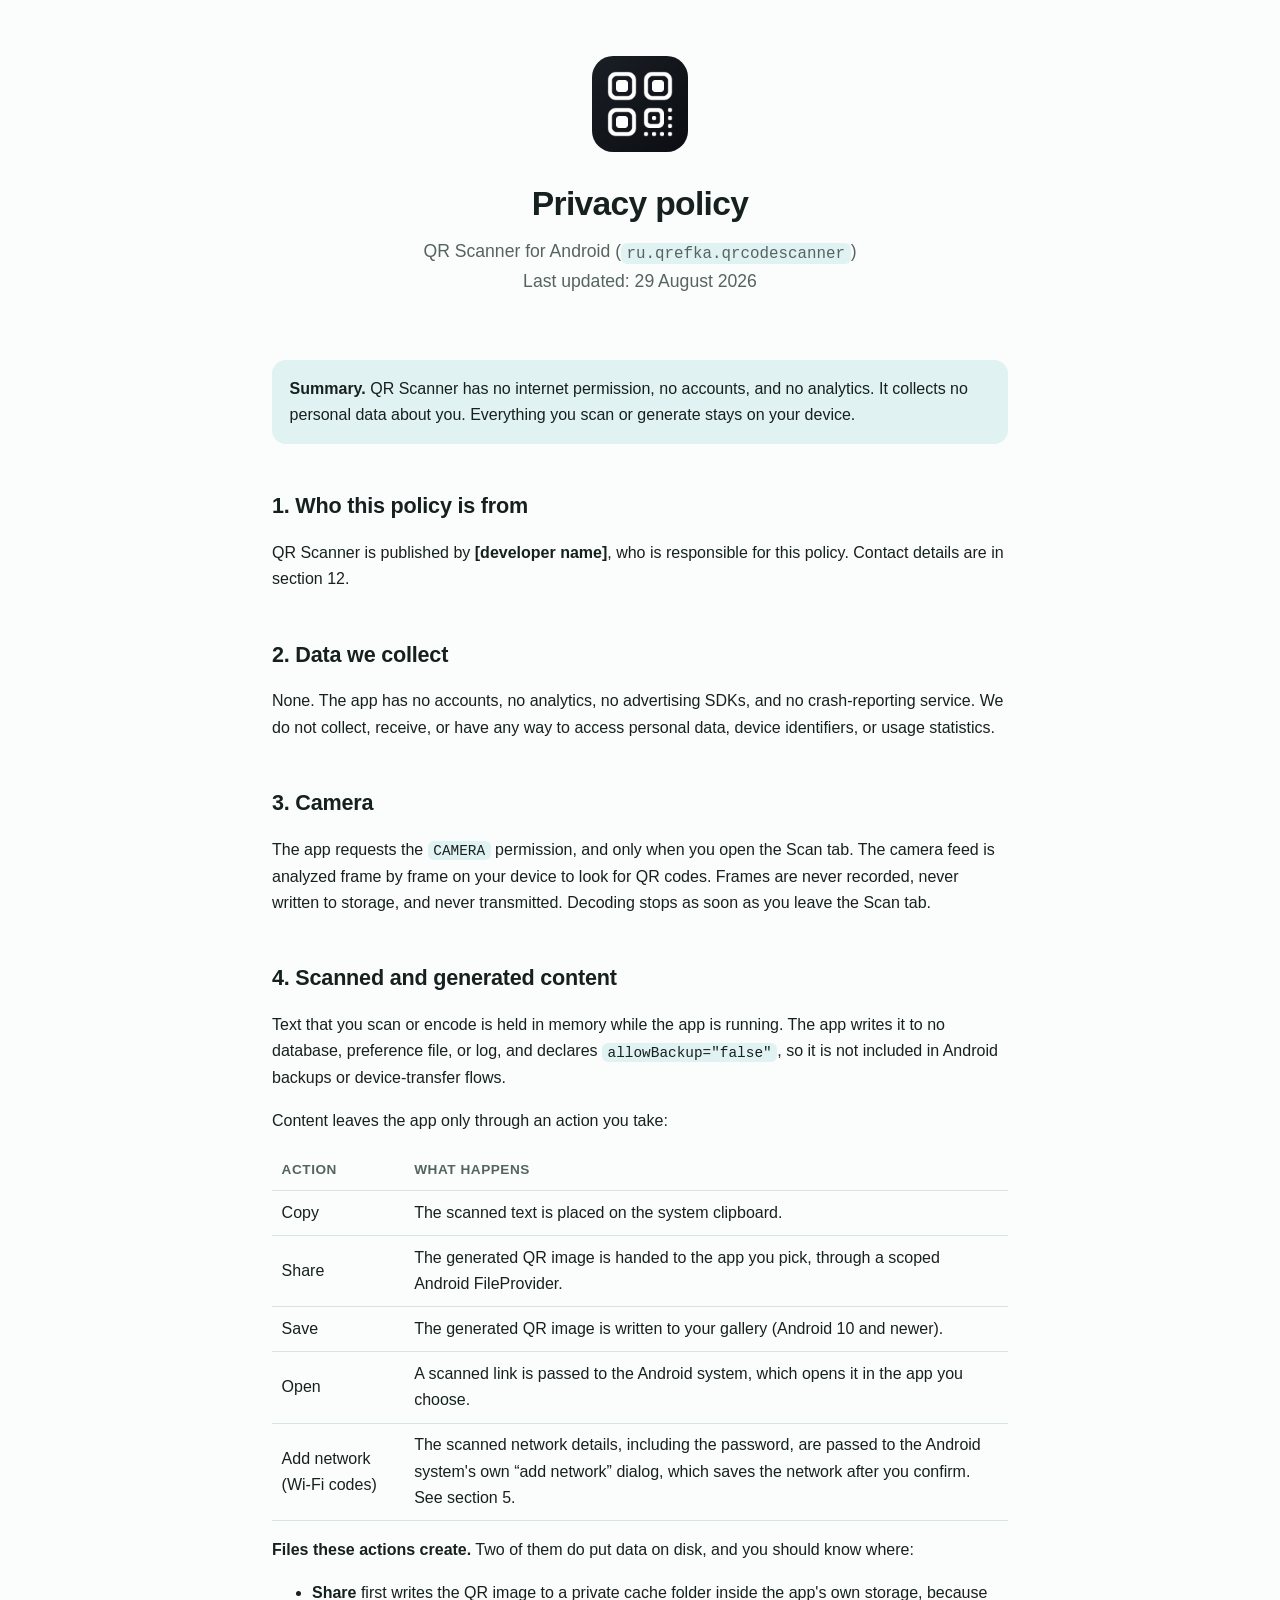
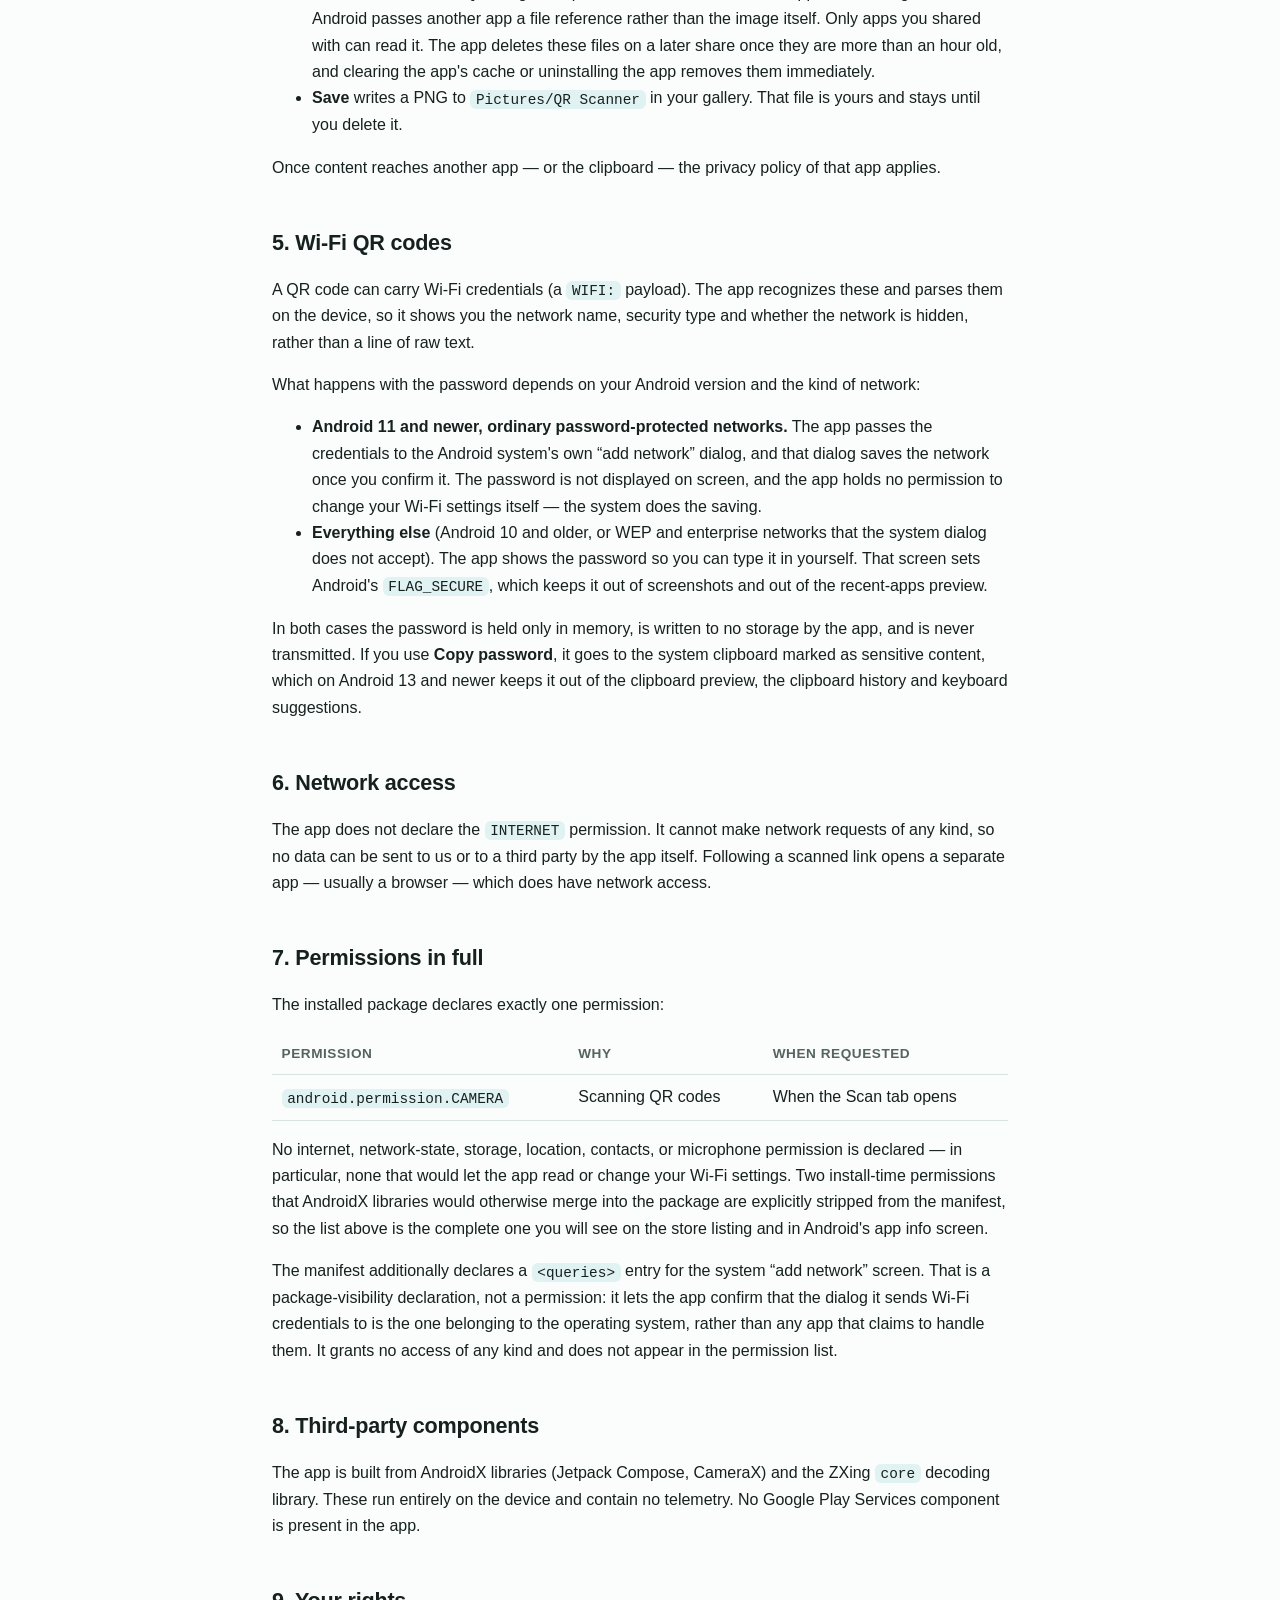
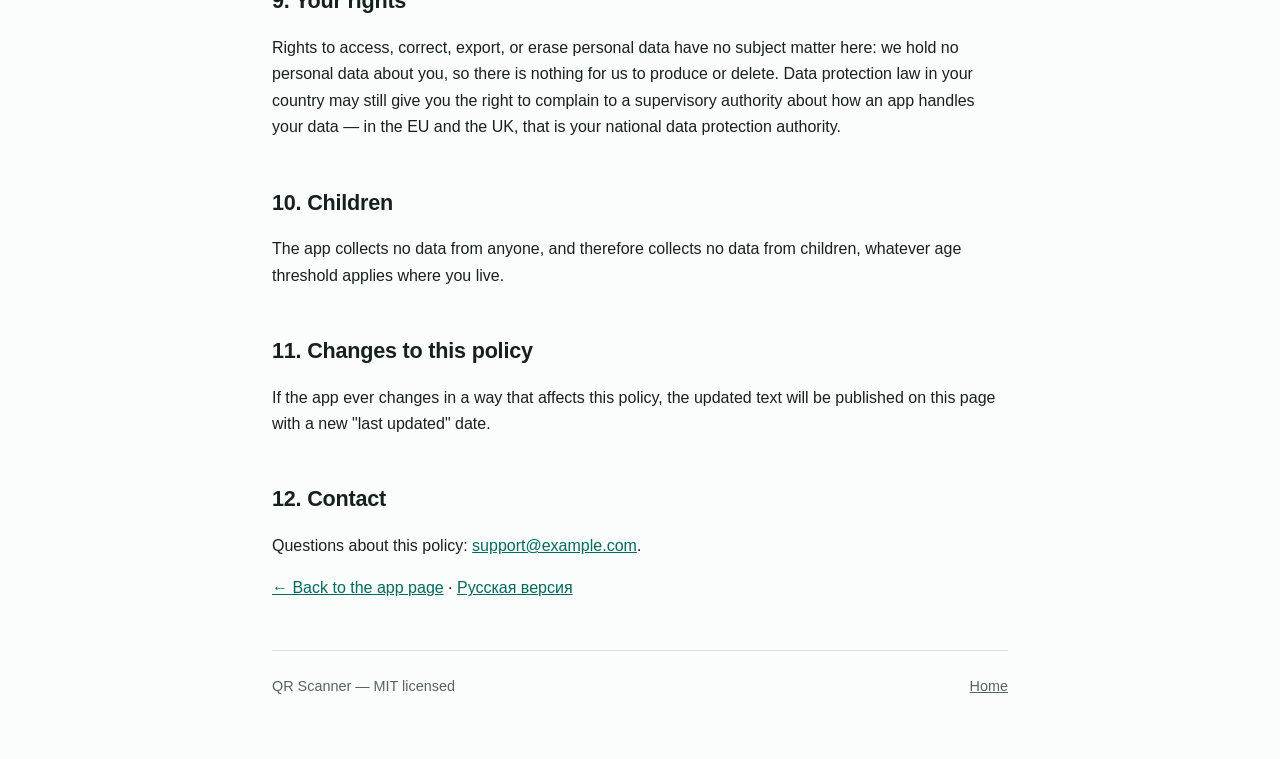
==== docs/privacy.html @ 7631339b "QR Scanner: privacy-focused Android QR scanner and generator A lightweight QR code scanner and gener" ====
<!DOCTYPE html>
<html lang="en">
<head>
<meta charset="utf-8">
<meta name="viewport" content="width=device-width, initial-scale=1">
<title>Privacy policy — QR Scanner</title>
<meta name="description" content="Privacy policy for the QR Scanner Android app. The app collects no personal data and has no internet access.">
<link rel="icon" href="assets/icon-216.png" type="image/png">
<link rel="stylesheet" href="assets/style.css">
</head>
<body>

<header class="hero">
  <img src="assets/icon.png" alt="QR Scanner app icon">
  <h1>Privacy policy</h1>
  <p class="tagline">QR Scanner for Android (<code>ru.qrefka.qrcodescanner</code>)</p>
  <p class="tagline">Last updated: 29 August 2026</p>
</header>

<main>

<div class="note">
  <p><strong>Summary.</strong> QR Scanner has no internet permission, no accounts, and no analytics. It collects no personal data about you. Everything you scan or generate stays on your device.</p>
</div>

<h2>1. Who this policy is from</h2>
<!-- TODO: replace with the developer name (or legal entity) used on the store listing.
     Data protection law and store review both expect the publisher to be named here. -->
<p>QR Scanner is published by <strong>[developer name]</strong>, who is responsible for this
policy. Contact details are in section 12.</p>

<h2>2. Data we collect</h2>
<p>None. The app has no accounts, no analytics, no advertising SDKs, and no crash-reporting service. We do not collect, receive, or have any way to access personal data, device identifiers, or usage statistics.</p>

<h2>3. Camera</h2>
<p>The app requests the <code>CAMERA</code> permission, and only when you open the Scan tab. The camera feed is analyzed frame by frame on your device to look for QR codes. Frames are never recorded, never written to storage, and never transmitted. Decoding stops as soon as you leave the Scan tab.</p>

<h2>4. Scanned and generated content</h2>
<p>Text that you scan or encode is held in memory while the app is running. The app writes it to no database, preference file, or log, and declares <code>allowBackup="false"</code>, so it is not included in Android backups or device-transfer flows.</p>
<p>Content leaves the app only through an action you take:</p>
<table>
  <tr><th>Action</th><th>What happens</th></tr>
  <tr><td>Copy</td><td>The scanned text is placed on the system clipboard.</td></tr>
  <tr><td>Share</td><td>The generated QR image is handed to the app you pick, through a scoped Android FileProvider.</td></tr>
  <tr><td>Save</td><td>The generated QR image is written to your gallery (Android 10 and newer).</td></tr>
  <tr><td>Open</td><td>A scanned link is passed to the Android system, which opens it in the app you choose.</td></tr>
  <tr><td>Add network (Wi-Fi codes)</td><td>The scanned network details, including the password, are passed to the Android system's own “add network” dialog, which saves the network after you confirm. See section 5.</td></tr>
</table>
<p><strong>Files these actions create.</strong> Two of them do put data on disk, and you should
know where:</p>
<ul>
  <li><strong>Share</strong> first writes the QR image to a private cache folder inside the
  app's own storage, because Android passes another app a file reference rather than the
  image itself. Only apps you shared with can read it. The app deletes these files on a
  later share once they are more than an hour old, and clearing the app's cache or
  uninstalling the app removes them immediately.</li>
  <li><strong>Save</strong> writes a PNG to <code>Pictures/QR Scanner</code> in your gallery.
  That file is yours and stays until you delete it.</li>
</ul>
<p>Once content reaches another app — or the clipboard — the privacy policy of that app applies.</p>

<h2>5. Wi-Fi QR codes</h2>
<p>A QR code can carry Wi-Fi credentials (a <code>WIFI:</code> payload). The app recognizes these and parses them on the device, so it shows you the network name, security type and whether the network is hidden, rather than a line of raw text.</p>
<p>What happens with the password depends on your Android version and the kind of network:</p>
<ul>
  <li><strong>Android 11 and newer, ordinary password-protected networks.</strong> The app
  passes the credentials to the Android system's own “add network” dialog, and that
  dialog saves the network once you confirm it. The password is not displayed on screen,
  and the app holds no permission to change your Wi-Fi settings itself — the system does
  the saving.</li>
  <li><strong>Everything else</strong> (Android 10 and older, or WEP and enterprise
  networks that the system dialog does not accept). The app shows the password so you can
  type it in yourself. That screen sets Android's <code>FLAG_SECURE</code>, which keeps it
  out of screenshots and out of the recent-apps preview.</li>
</ul>
<p>In both cases the password is held only in memory, is written to no storage by the app, and is never transmitted. If you use <strong>Copy password</strong>, it goes to the system clipboard marked as sensitive content, which on Android 13 and newer keeps it out of the clipboard preview, the clipboard history and keyboard suggestions.</p>

<h2>6. Network access</h2>
<p>The app does not declare the <code>INTERNET</code> permission. It cannot make network requests of any kind, so no data can be sent to us or to a third party by the app itself. Following a scanned link opens a separate app — usually a browser — which does have network access.</p>

<h2>7. Permissions in full</h2>
<p>The installed package declares exactly one permission:</p>
<table>
  <tr><th>Permission</th><th>Why</th><th>When requested</th></tr>
  <tr><td><code>android.permission.CAMERA</code></td><td>Scanning QR codes</td><td>When the Scan tab opens</td></tr>
</table>
<p>No internet, network-state, storage, location, contacts, or microphone permission is
declared — in particular, none that would let the app read or change your Wi-Fi settings.
Two install-time permissions that AndroidX libraries would otherwise merge into the package
are explicitly stripped from the manifest, so the list above is the complete one you will
see on the store listing and in Android's app info screen.</p>
<p>The manifest additionally declares a <code>&lt;queries&gt;</code> entry for the system
“add network” screen. That is a package-visibility declaration, not a permission: it
lets the app confirm that the dialog it sends Wi-Fi credentials to is the one belonging to
the operating system, rather than any app that claims to handle them. It grants no access
of any kind and does not appear in the permission list.</p>

<h2>8. Third-party components</h2>
<p>The app is built from AndroidX libraries (Jetpack Compose, CameraX) and the ZXing <code>core</code> decoding library. These run entirely on the device and contain no telemetry. No Google Play Services component is present in the app.</p>

<h2>9. Your rights</h2>
<p>Rights to access, correct, export, or erase personal data have no subject matter here: we
hold no personal data about you, so there is nothing for us to produce or delete. Data
protection law in your country may still give you the right to complain to a supervisory
authority about how an app handles your data — in the EU and the UK, that is your national
data protection authority.</p>

<h2>10. Children</h2>
<p>The app collects no data from anyone, and therefore collects no data from children, whatever age threshold applies where you live.</p>

<h2>11. Changes to this policy</h2>
<p>If the app ever changes in a way that affects this policy, the updated text will be published on this page with a new "last updated" date.</p>

<h2>12. Contact</h2>
<!-- TODO: replace with the public contact address used on the store listing. -->
<p>Questions about this policy: <a href="mailto:support@example.com">support@example.com</a>.</p>

<p><a href="index.html">← Back to the app page</a> · <a href="privacy.ru.html">Русская версия</a></p>

</main>

<footer>
  <span>QR Scanner — MIT licensed</span>
  <span><a href="index.html">Home</a></span>
</footer>

</body>
</html>
---- docs/assets/style.css ----
/* Shared styles for the QR Scanner GitHub Pages site.
   Palette mirrors the app's Material 3 teal theme (MainActivity.kt). */

:root {
  color-scheme: light dark;
  --bg: #fbfdfc;
  --surface: #ffffff;
  --border: #d7e4e1;
  --text: #16211f;
  --muted: #55645f;
  --primary: #00695c;
  --primary-soft: #e0f2f1;
  --on-primary: #ffffff;
}

@media (prefers-color-scheme: dark) {
  :root {
    --bg: #101615;
    --surface: #182220;
    --border: #2b3a37;
    --text: #e6efec;
    --muted: #9db3ae;
    --primary: #80cbc4;
    --primary-soft: #10302c;
    --on-primary: #003c33;
  }
}

* { box-sizing: border-box; }

body {
  margin: 0;
  padding: 0 1.25rem 4rem;
  background: var(--bg);
  color: var(--text);
  font: 16px/1.65 -apple-system, BlinkMacSystemFont, "Segoe UI", Roboto, Helvetica, Arial, sans-serif;
  -webkit-text-size-adjust: 100%;
}

main, header, footer { max-width: 46rem; margin: 0 auto; }

a { color: var(--primary); }

/* Hero */
.hero { text-align: center; padding: 3.5rem 0 2.5rem; }
.hero img { width: 96px; height: 96px; border-radius: 22%; }
.hero h1 { margin: 1rem 0 .35rem; font-size: 2.1rem; letter-spacing: -.02em; }
.tagline { margin: 0 auto; max-width: 32rem; color: var(--muted); font-size: 1.1rem; }

.badges { margin-top: 1.25rem; display: flex; flex-wrap: wrap; gap: .5rem; justify-content: center; }
.badge {
  background: var(--primary-soft);
  color: var(--primary);
  border-radius: 999px;
  padding: .25rem .8rem;
  font-size: .85rem;
  font-weight: 600;
}

.cta { margin-top: 1.75rem; display: flex; flex-wrap: wrap; gap: .75rem; justify-content: center; }
.button {
  display: inline-block;
  padding: .65rem 1.4rem;
  border-radius: 999px;
  background: var(--primary);
  color: var(--on-primary);
  border: 1px solid var(--primary);
  text-decoration: none;
  font-weight: 600;
}
.button.secondary { background: transparent; color: var(--primary); }

/* Sections */
h2 { margin: 2.75rem 0 1rem; font-size: 1.35rem; letter-spacing: -.01em; }
h3 { margin: 1.75rem 0 .5rem; font-size: 1.05rem; }

.features { list-style: none; margin: 0; padding: 0; display: grid; gap: .75rem; }
@media (min-width: 40rem) { .features { grid-template-columns: 1fr 1fr; } }
.features li {
  background: var(--surface);
  border: 1px solid var(--border);
  border-radius: 14px;
  padding: 1rem 1.1rem;
}
.features strong { display: block; margin-bottom: .15rem; }
.features span { color: var(--muted); font-size: .95rem; }

table { width: 100%; border-collapse: collapse; margin: 1rem 0; }
th, td { text-align: left; padding: .55rem .6rem; border-bottom: 1px solid var(--border); }
th { color: var(--muted); font-size: .85rem; text-transform: uppercase; letter-spacing: .04em; }

.note {
  background: var(--primary-soft);
  border-radius: 14px;
  padding: 1rem 1.1rem;
  margin: 1.5rem 0;
}
.note p { margin: 0; }

code {
  background: var(--primary-soft);
  border-radius: 6px;
  padding: .1rem .35rem;
  font-size: .9em;
}

footer {
  margin-top: 3rem;
  padding-top: 1.5rem;
  border-top: 1px solid var(--border);
  color: var(--muted);
  font-size: .9rem;
  display: flex;
  flex-wrap: wrap;
  gap: .35rem 1rem;
  justify-content: space-between;
}
footer a { color: var(--muted); }
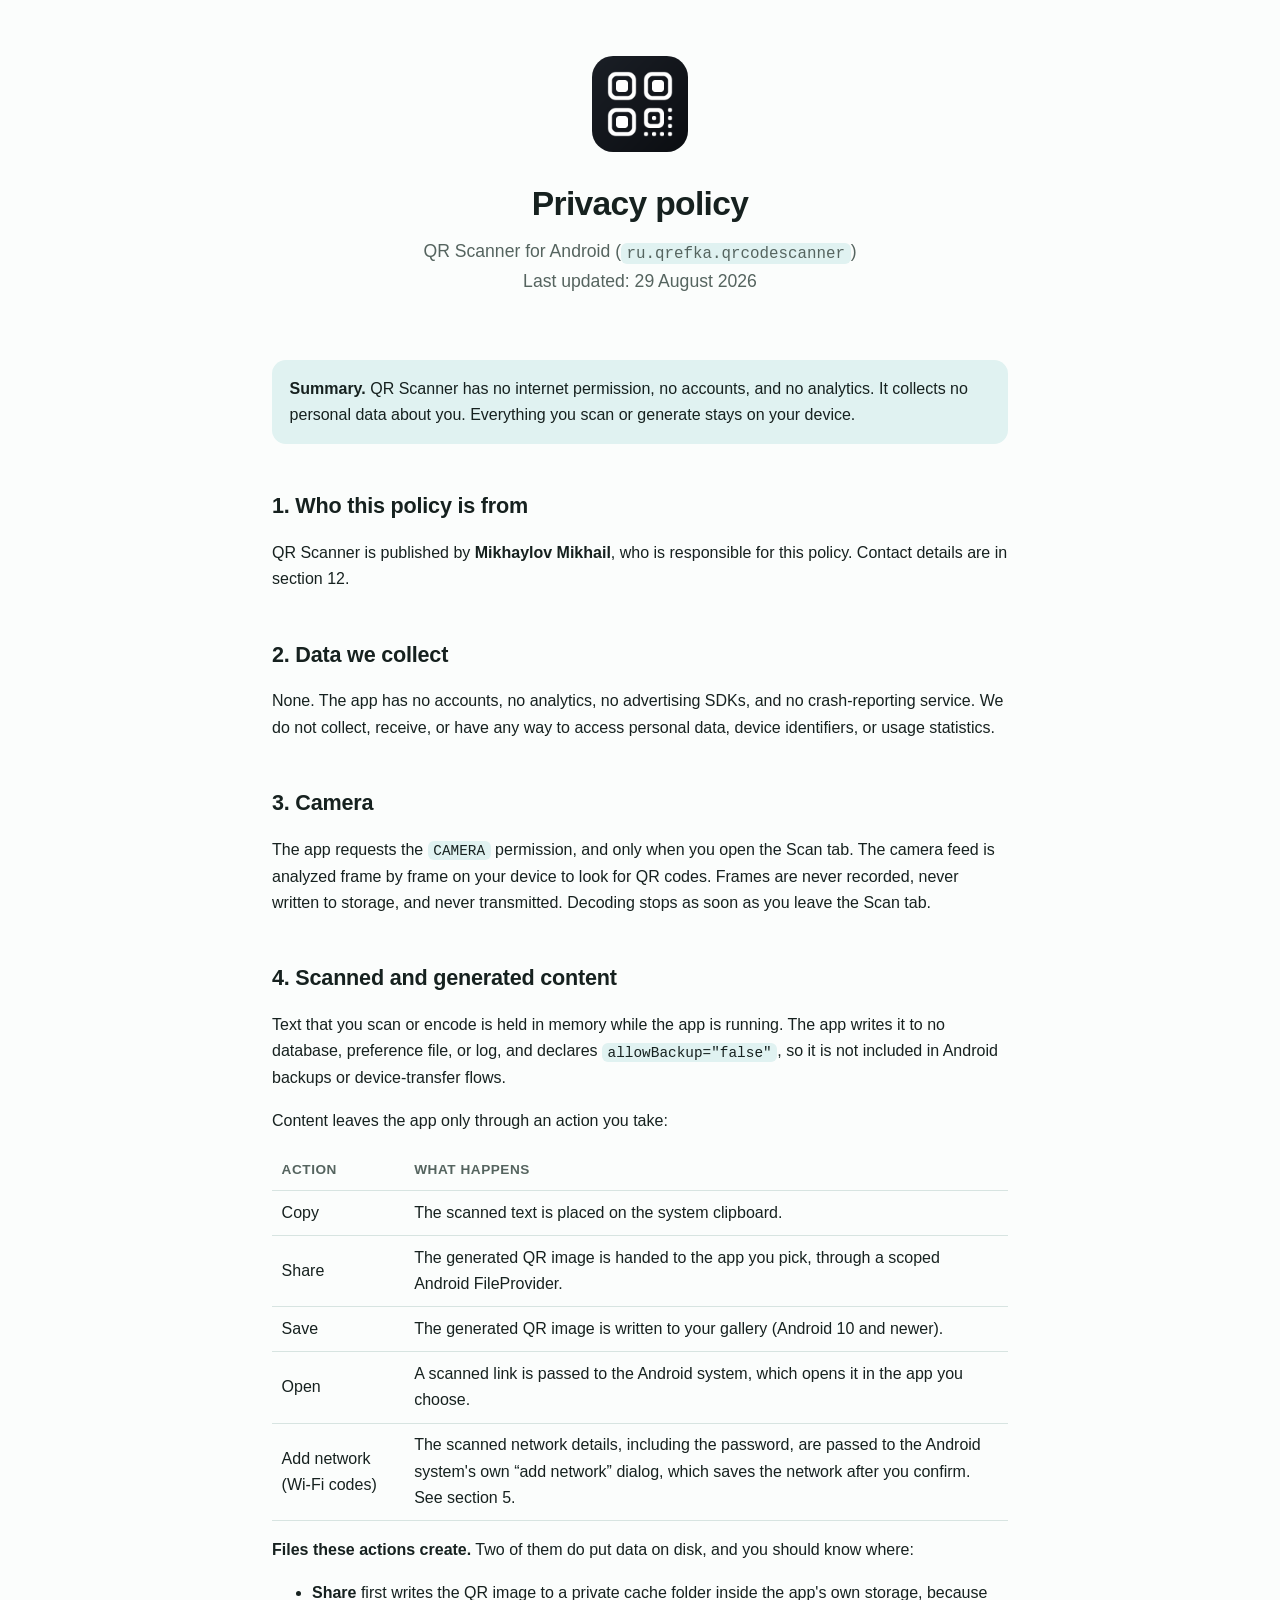
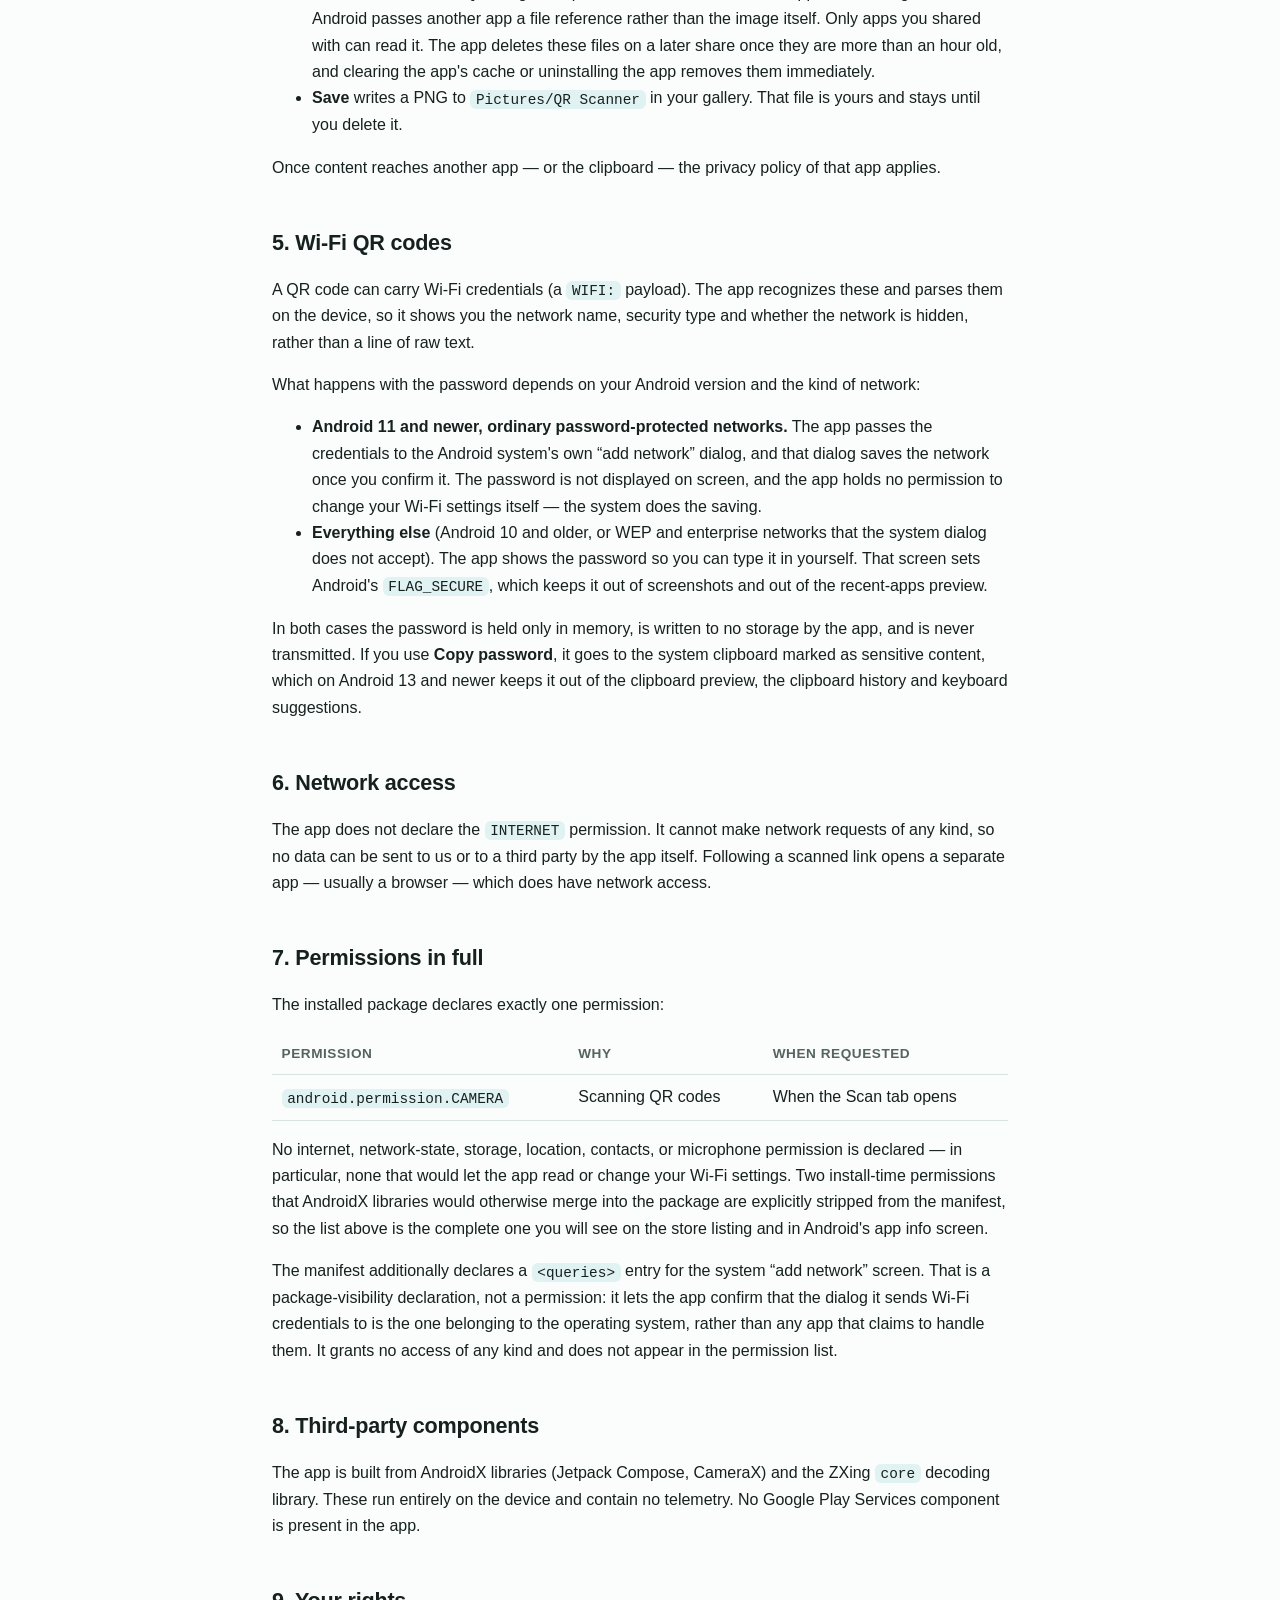
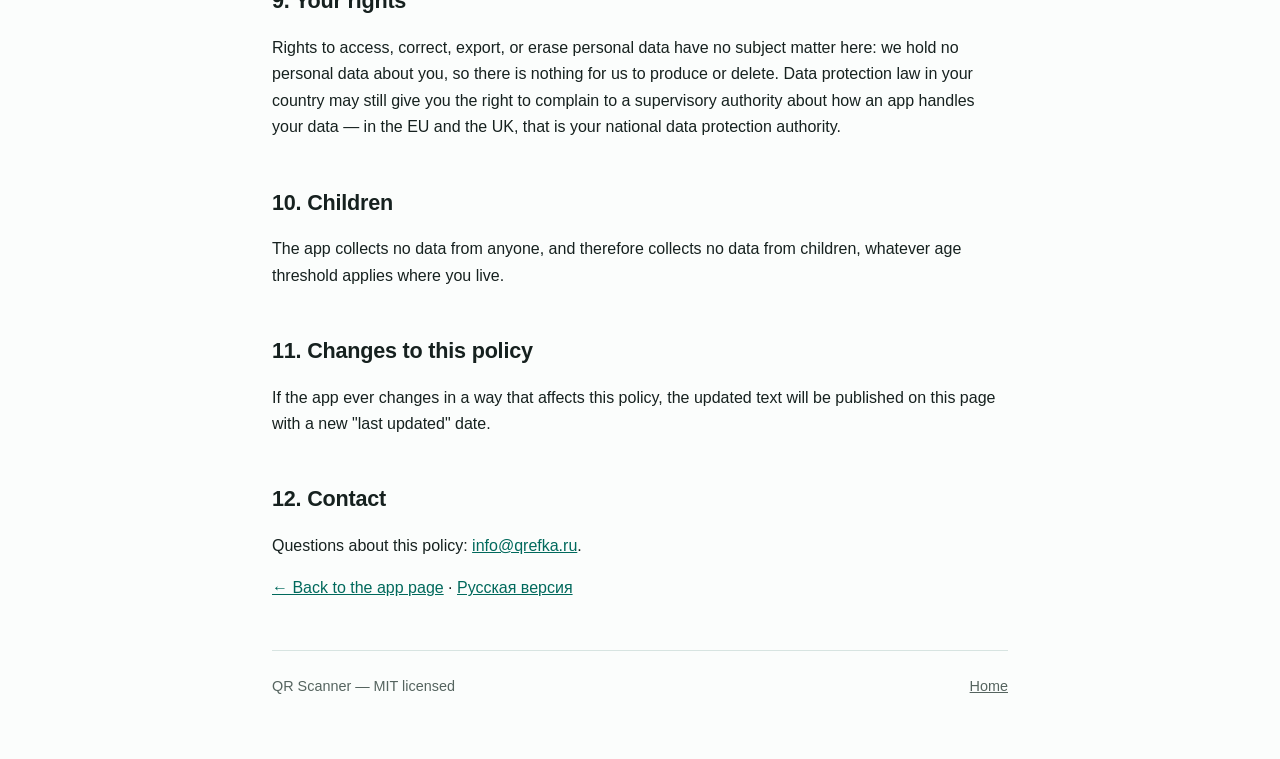
==== commit cf7bdfd6: "Update" ====
--- a/docs/privacy.html
+++ b/docs/privacy.html
@@ -24,9 +24,7 @@
 </div>
 
 <h2>1. Who this policy is from</h2>
-<!-- TODO: replace with the developer name (or legal entity) used on the store listing.
-     Data protection law and store review both expect the publisher to be named here. -->
-<p>QR Scanner is published by <strong>[developer name]</strong>, who is responsible for this
+<p>QR Scanner is published by <strong>Mikhaylov Mikhail</strong>, who is responsible for this
 policy. Contact details are in section 12.</p>
 
 <h2>2. Data we collect</h2>
@@ -112,8 +110,7 @@
 <p>If the app ever changes in a way that affects this policy, the updated text will be published on this page with a new "last updated" date.</p>
 
 <h2>12. Contact</h2>
-<!-- TODO: replace with the public contact address used on the store listing. -->
-<p>Questions about this policy: <a href="mailto:support@example.com">support@example.com</a>.</p>
+<p>Questions about this policy: <a href="mailto:info@qrefka.ru">info@qrefka.ru</a>.</p>
 
 <p><a href="index.html">← Back to the app page</a> · <a href="privacy.ru.html">Русская версия</a></p>
 
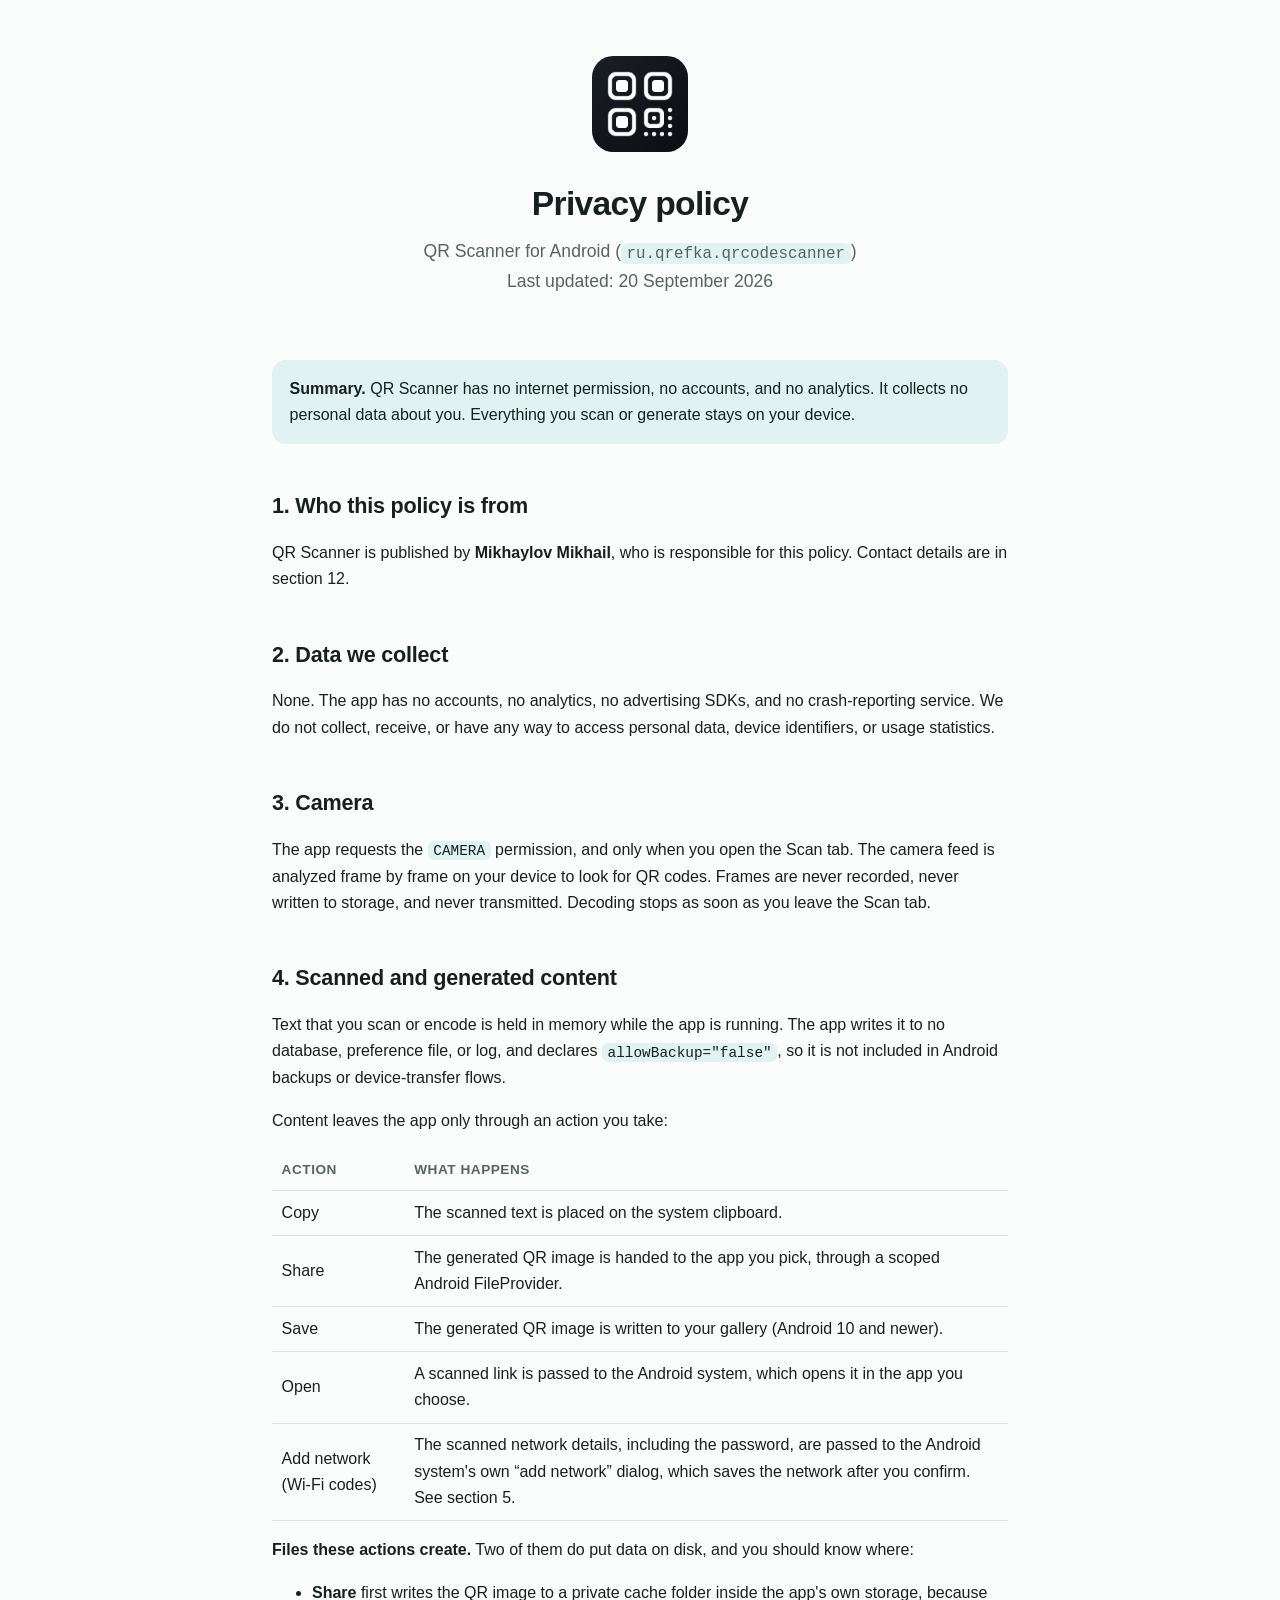
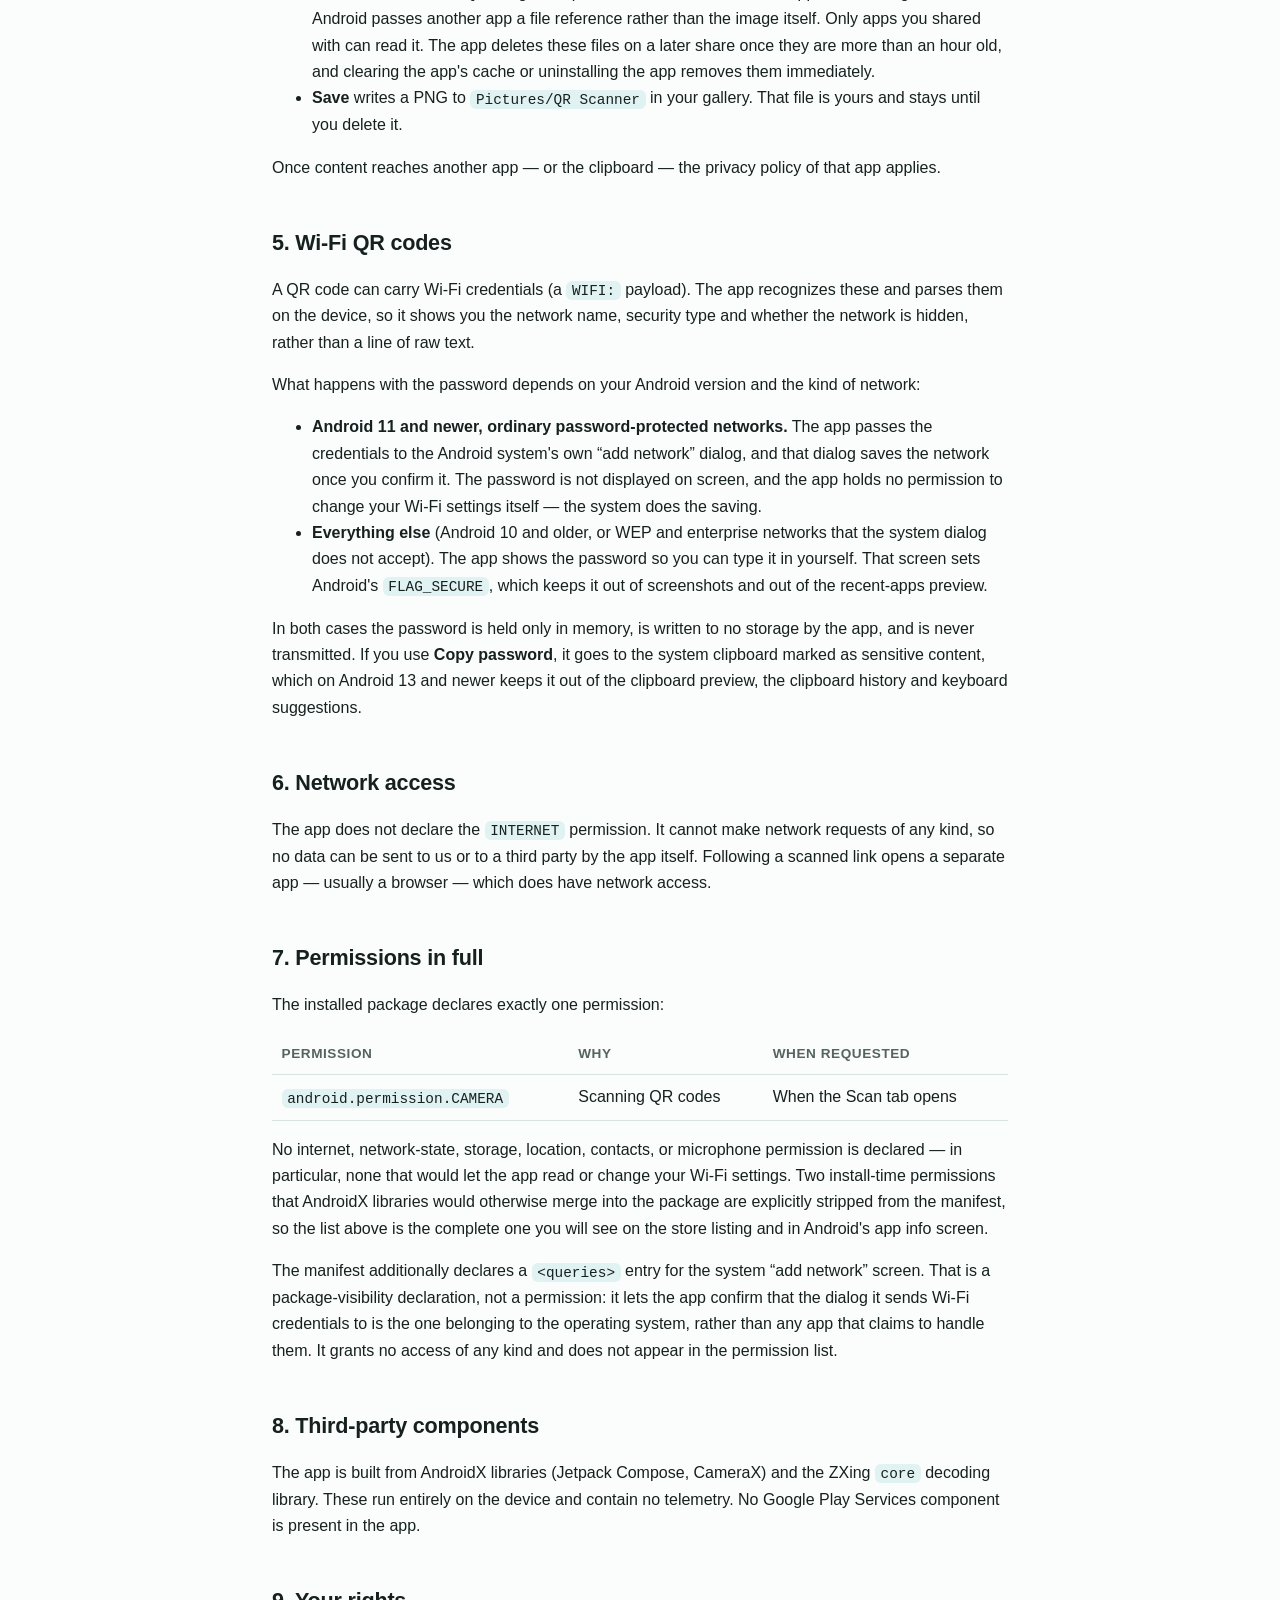
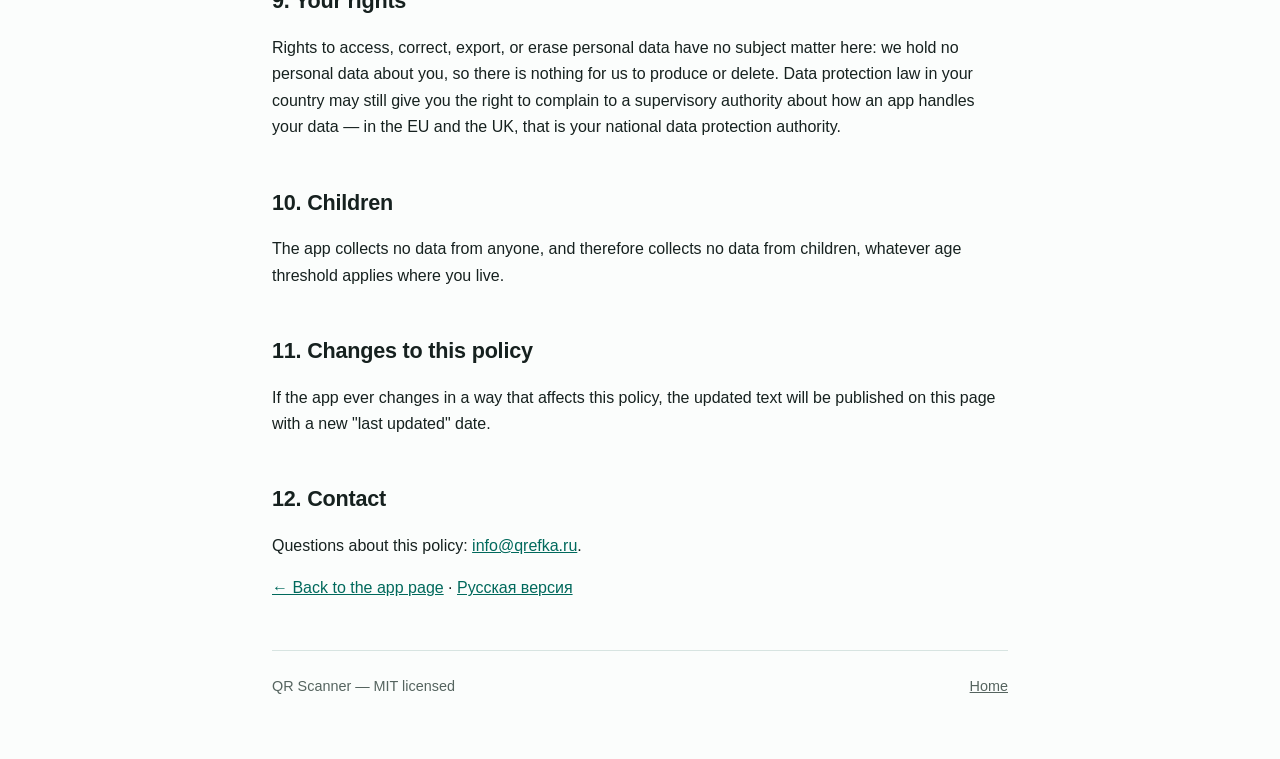
==== commit e7b750bd: "Update" ====
--- a/docs/privacy.html
+++ b/docs/privacy.html
@@ -14,7 +14,7 @@
   <img src="assets/icon.png" alt="QR Scanner app icon">
   <h1>Privacy policy</h1>
   <p class="tagline">QR Scanner for Android (<code>ru.qrefka.qrcodescanner</code>)</p>
-  <p class="tagline">Last updated: 29 August 2026</p>
+  <p class="tagline">Last updated: 20 September 2026</p>
 </header>
 
 <main>
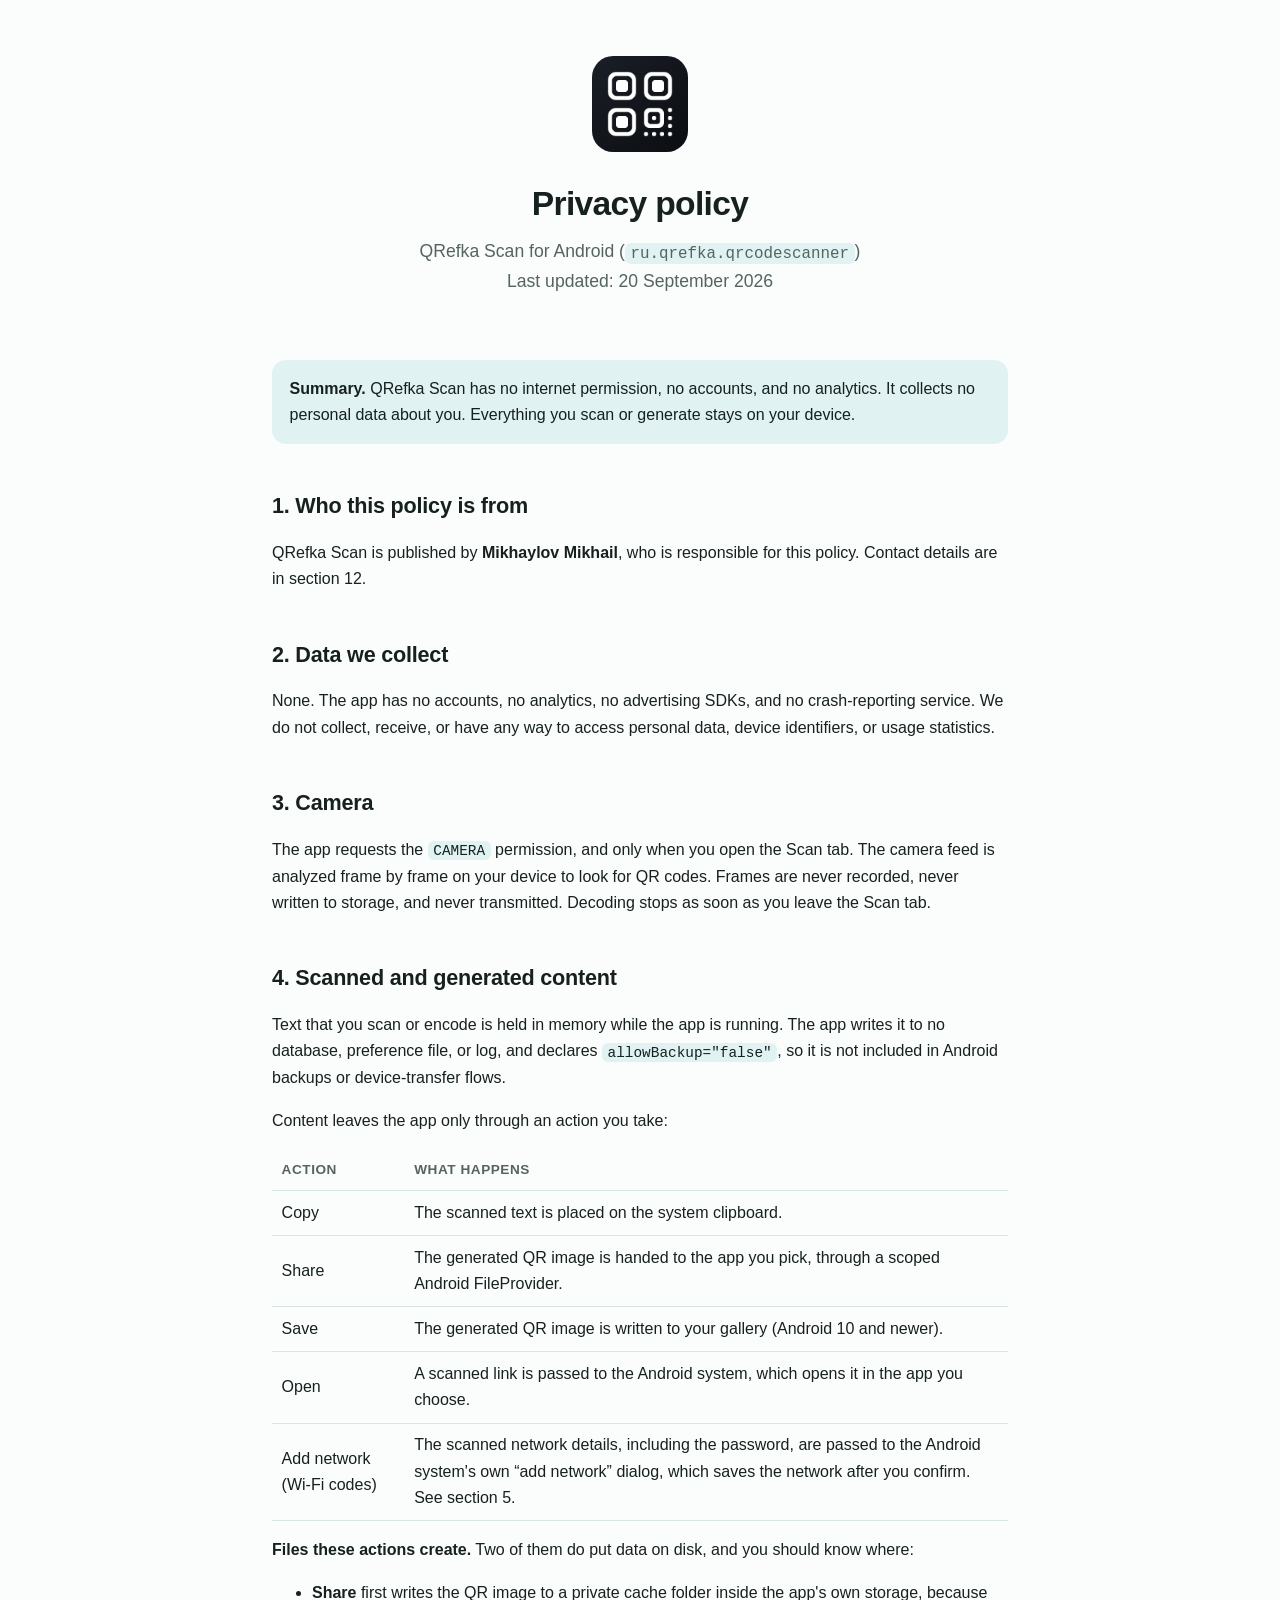
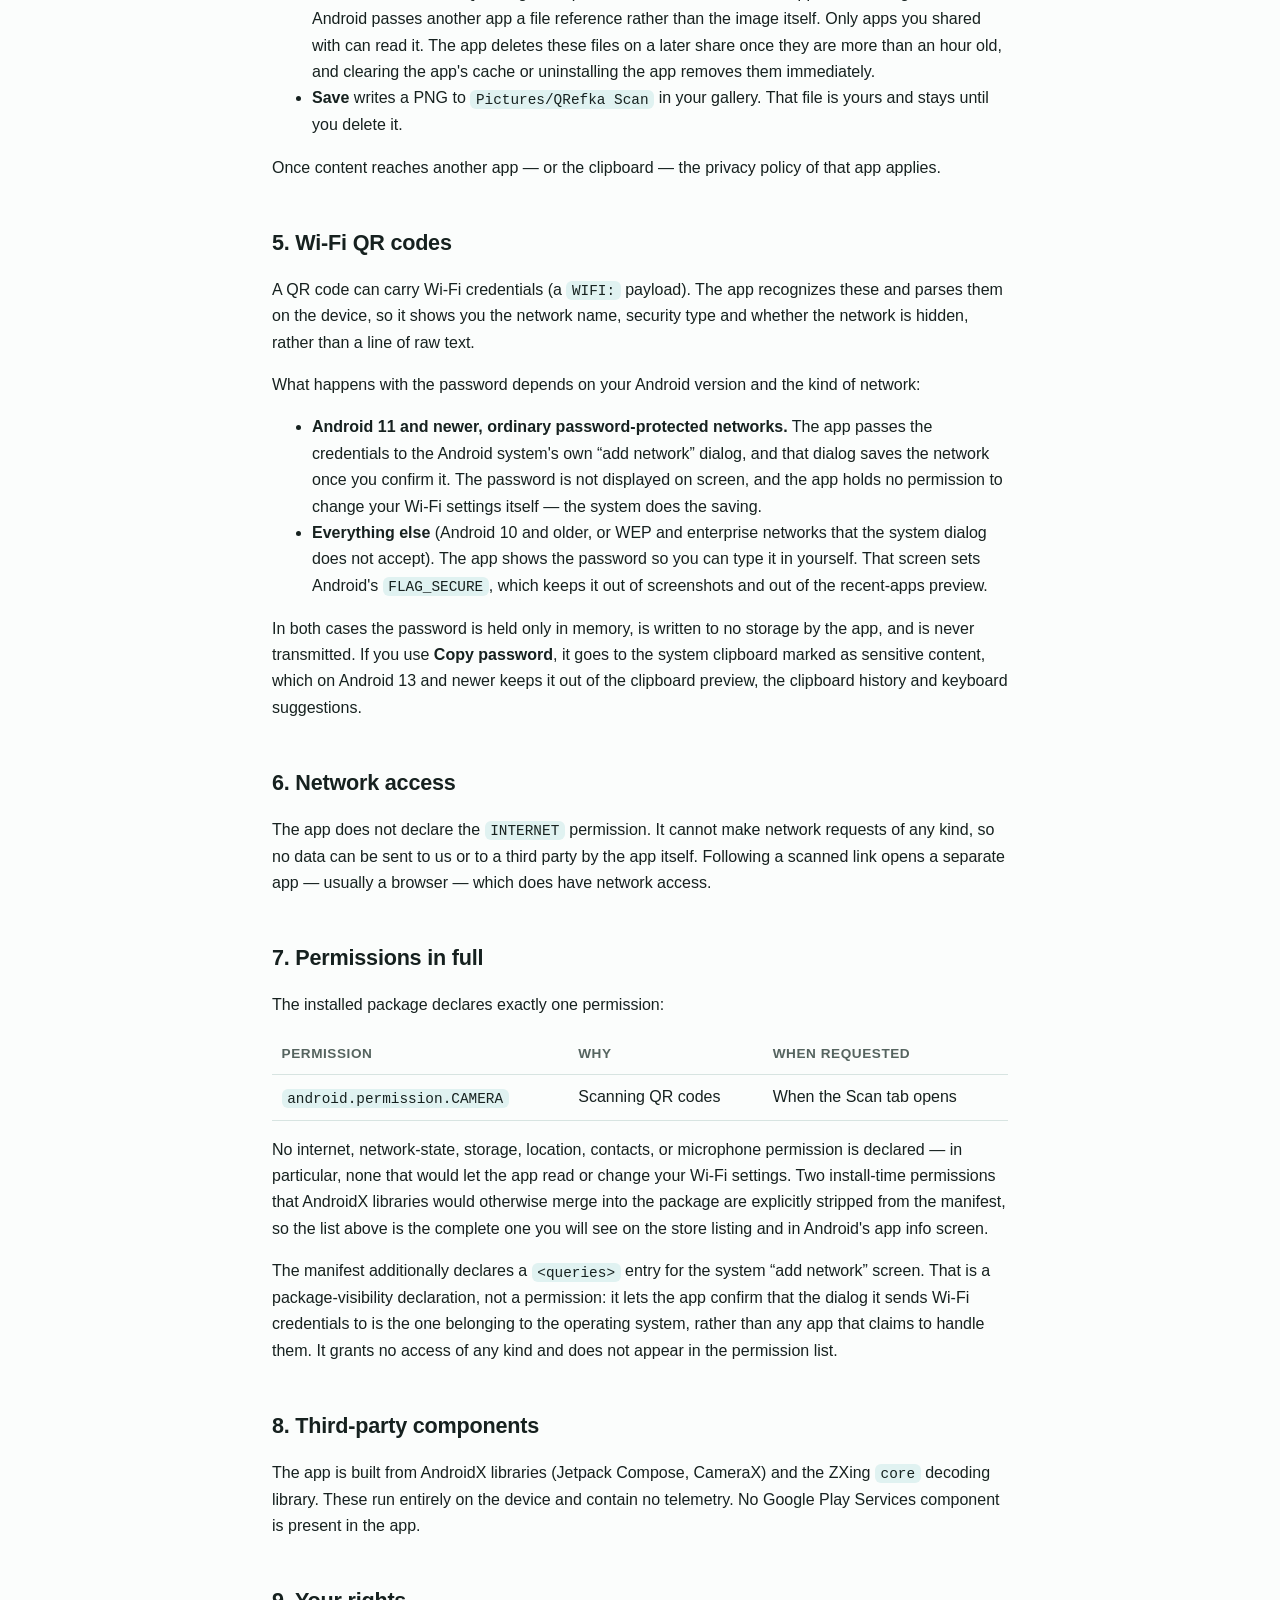
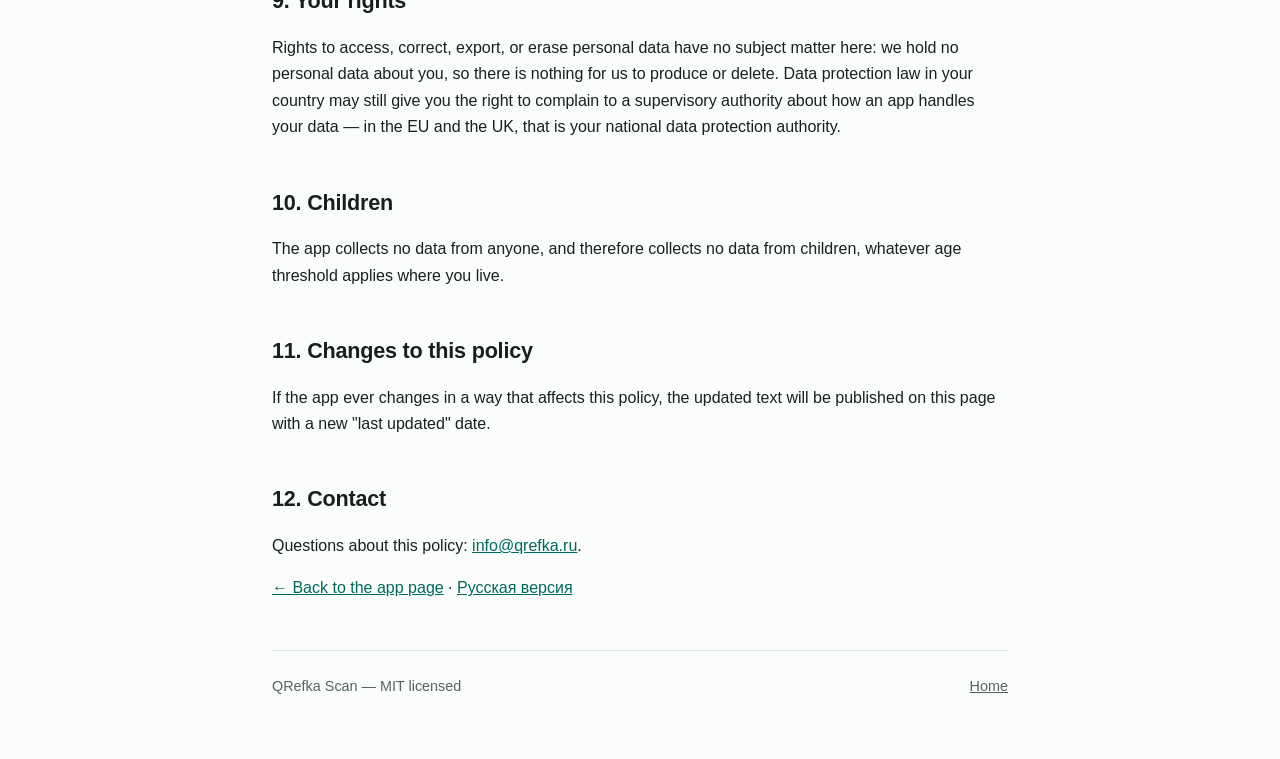
==== commit 01a0d011: "Change app name" ====
--- a/docs/privacy.html
+++ b/docs/privacy.html
@@ -3,28 +3,28 @@
 <head>
 <meta charset="utf-8">
 <meta name="viewport" content="width=device-width, initial-scale=1">
-<title>Privacy policy — QR Scanner</title>
-<meta name="description" content="Privacy policy for the QR Scanner Android app. The app collects no personal data and has no internet access.">
+<title>Privacy policy — QRefka Scan</title>
+<meta name="description" content="Privacy policy for the QRefka Scan Android app. The app collects no personal data and has no internet access.">
 <link rel="icon" href="assets/icon-216.png" type="image/png">
 <link rel="stylesheet" href="assets/style.css">
 </head>
 <body>
 
 <header class="hero">
-  <img src="assets/icon.png" alt="QR Scanner app icon">
+  <img src="assets/icon.png" alt="QRefka Scan app icon">
   <h1>Privacy policy</h1>
-  <p class="tagline">QR Scanner for Android (<code>ru.qrefka.qrcodescanner</code>)</p>
+  <p class="tagline">QRefka Scan for Android (<code>ru.qrefka.qrcodescanner</code>)</p>
   <p class="tagline">Last updated: 20 September 2026</p>
 </header>
 
 <main>
 
 <div class="note">
-  <p><strong>Summary.</strong> QR Scanner has no internet permission, no accounts, and no analytics. It collects no personal data about you. Everything you scan or generate stays on your device.</p>
+  <p><strong>Summary.</strong> QRefka Scan has no internet permission, no accounts, and no analytics. It collects no personal data about you. Everything you scan or generate stays on your device.</p>
 </div>
 
 <h2>1. Who this policy is from</h2>
-<p>QR Scanner is published by <strong>Mikhaylov Mikhail</strong>, who is responsible for this
+<p>QRefka Scan is published by <strong>Mikhaylov Mikhail</strong>, who is responsible for this
 policy. Contact details are in section 12.</p>
 
 <h2>2. Data we collect</h2>
@@ -52,7 +52,7 @@
   image itself. Only apps you shared with can read it. The app deletes these files on a
   later share once they are more than an hour old, and clearing the app's cache or
   uninstalling the app removes them immediately.</li>
-  <li><strong>Save</strong> writes a PNG to <code>Pictures/QR Scanner</code> in your gallery.
+  <li><strong>Save</strong> writes a PNG to <code>Pictures/QRefka Scan</code> in your gallery.
   That file is yours and stays until you delete it.</li>
 </ul>
 <p>Once content reaches another app — or the clipboard — the privacy policy of that app applies.</p>
@@ -117,7 +117,7 @@
 </main>
 
 <footer>
-  <span>QR Scanner — MIT licensed</span>
+  <span>QRefka Scan — MIT licensed</span>
   <span><a href="index.html">Home</a></span>
 </footer>
 
--- a/docs/assets/style.css
+++ b/docs/assets/style.css
@@ -1,4 +1,4 @@
-/* Shared styles for the QR Scanner GitHub Pages site.
+/* Shared styles for the QRefka Scan GitHub Pages site.
    Palette mirrors the app's Material 3 teal theme (MainActivity.kt). */
 
 :root {
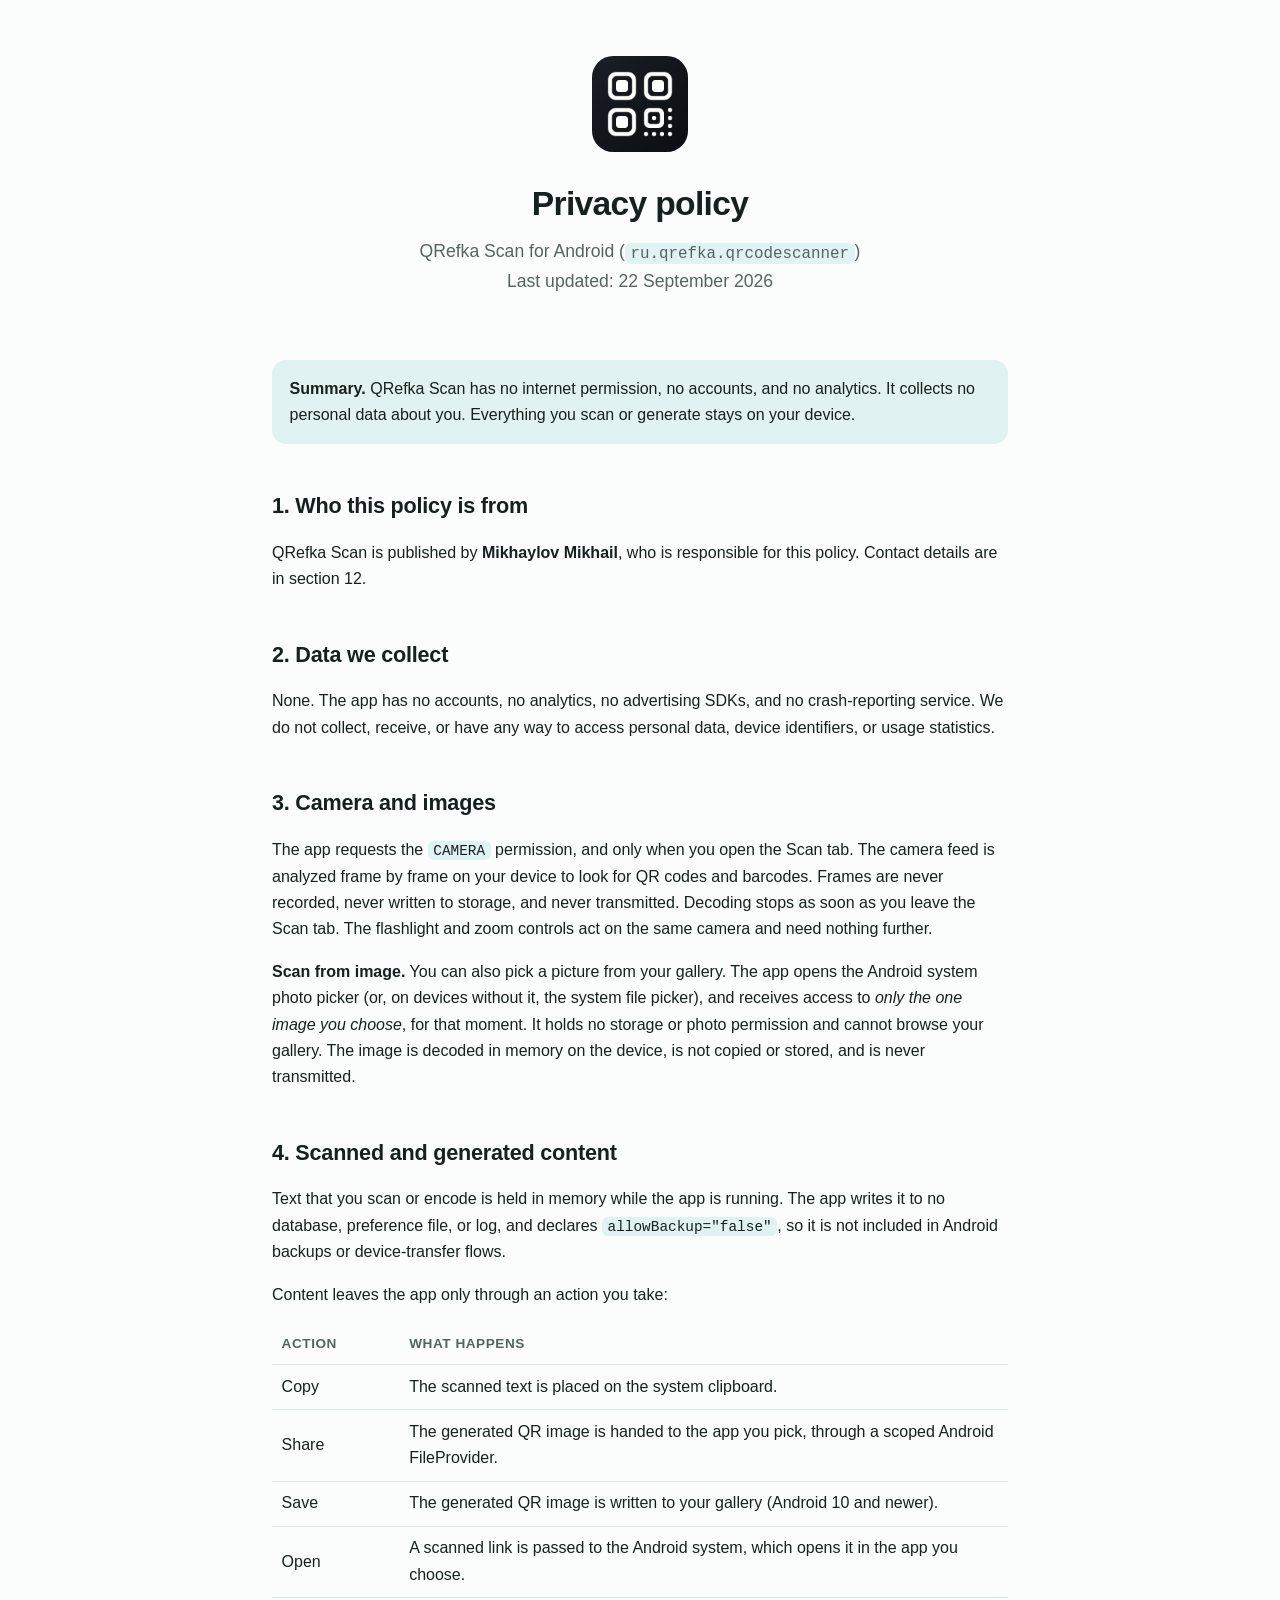
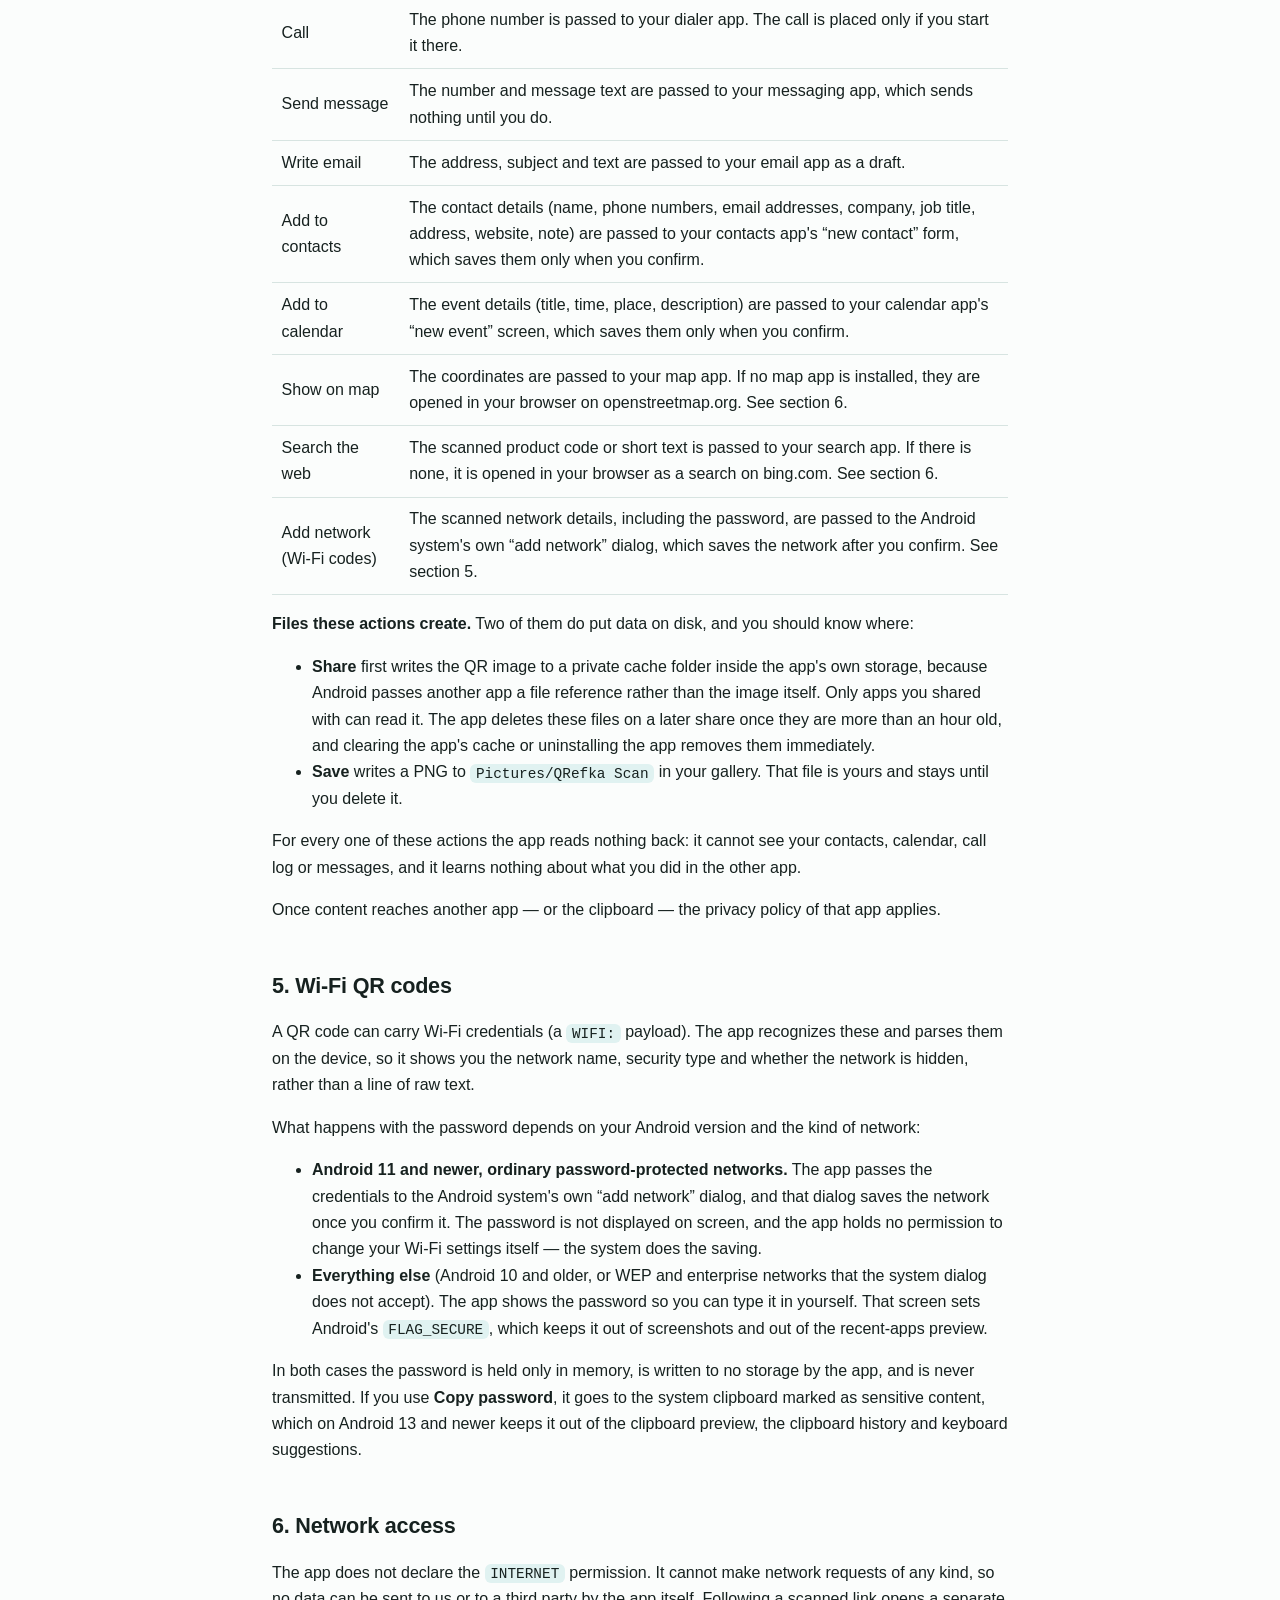
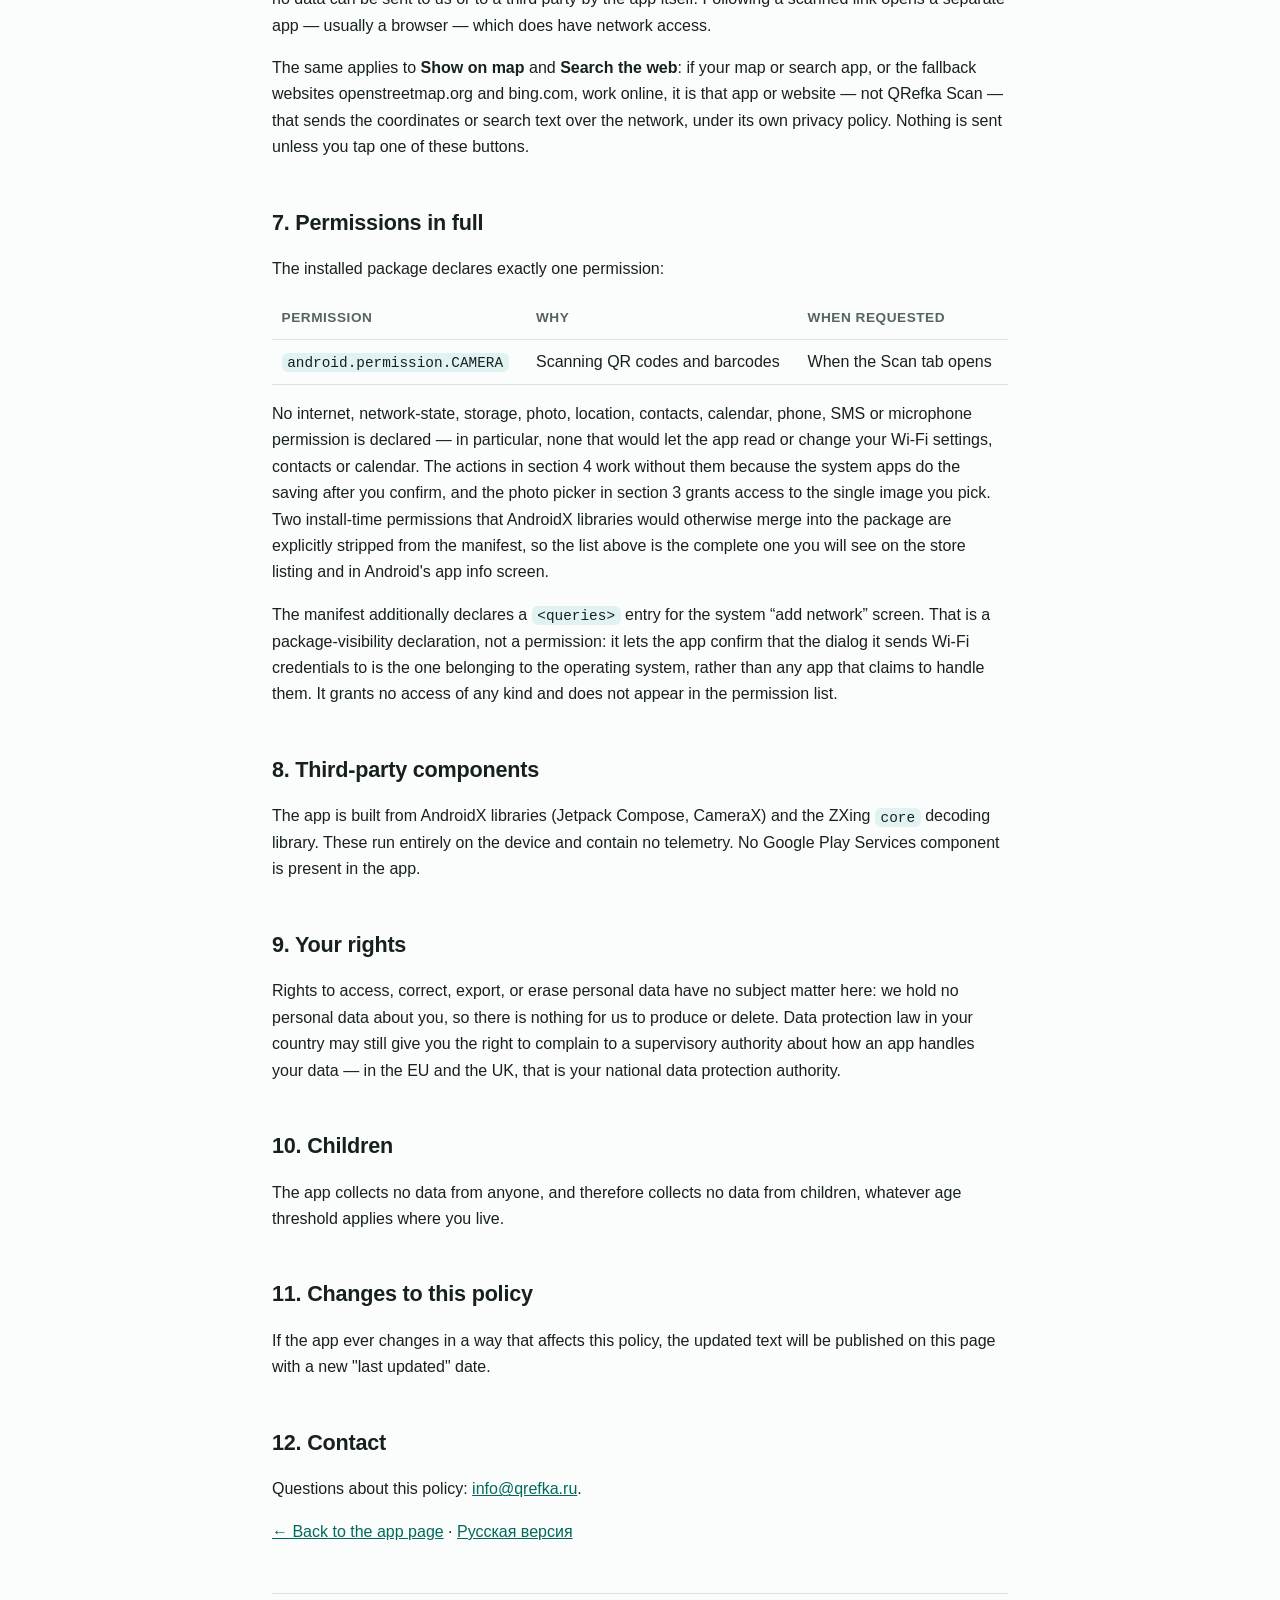
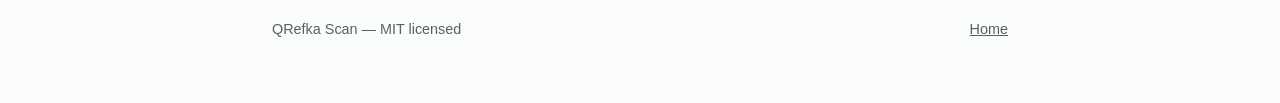
==== commit 3111ccdd: "Update store listing and privacy policy for new features" ====
--- a/docs/privacy.html
+++ b/docs/privacy.html
@@ -14,7 +14,7 @@
   <img src="assets/icon.png" alt="QRefka Scan app icon">
   <h1>Privacy policy</h1>
   <p class="tagline">QRefka Scan for Android (<code>ru.qrefka.qrcodescanner</code>)</p>
-  <p class="tagline">Last updated: 20 September 2026</p>
+  <p class="tagline">Last updated: 22 September 2026</p>
 </header>
 
 <main>
@@ -30,8 +30,13 @@
 <h2>2. Data we collect</h2>
 <p>None. The app has no accounts, no analytics, no advertising SDKs, and no crash-reporting service. We do not collect, receive, or have any way to access personal data, device identifiers, or usage statistics.</p>
 
-<h2>3. Camera</h2>
-<p>The app requests the <code>CAMERA</code> permission, and only when you open the Scan tab. The camera feed is analyzed frame by frame on your device to look for QR codes. Frames are never recorded, never written to storage, and never transmitted. Decoding stops as soon as you leave the Scan tab.</p>
+<h2>3. Camera and images</h2>
+<p>The app requests the <code>CAMERA</code> permission, and only when you open the Scan tab. The camera feed is analyzed frame by frame on your device to look for QR codes and barcodes. Frames are never recorded, never written to storage, and never transmitted. Decoding stops as soon as you leave the Scan tab. The flashlight and zoom controls act on the same camera and need nothing further.</p>
+<p><strong>Scan from image.</strong> You can also pick a picture from your gallery. The app opens
+the Android system photo picker (or, on devices without it, the system file picker), and
+receives access to <em>only the one image you choose</em>, for that moment. It holds no
+storage or photo permission and cannot browse your gallery. The image is decoded in memory
+on the device, is not copied or stored, and is never transmitted.</p>
 
 <h2>4. Scanned and generated content</h2>
 <p>Text that you scan or encode is held in memory while the app is running. The app writes it to no database, preference file, or log, and declares <code>allowBackup="false"</code>, so it is not included in Android backups or device-transfer flows.</p>
@@ -42,6 +47,13 @@
   <tr><td>Share</td><td>The generated QR image is handed to the app you pick, through a scoped Android FileProvider.</td></tr>
   <tr><td>Save</td><td>The generated QR image is written to your gallery (Android 10 and newer).</td></tr>
   <tr><td>Open</td><td>A scanned link is passed to the Android system, which opens it in the app you choose.</td></tr>
+  <tr><td>Call</td><td>The phone number is passed to your dialer app. The call is placed only if you start it there.</td></tr>
+  <tr><td>Send message</td><td>The number and message text are passed to your messaging app, which sends nothing until you do.</td></tr>
+  <tr><td>Write email</td><td>The address, subject and text are passed to your email app as a draft.</td></tr>
+  <tr><td>Add to contacts</td><td>The contact details (name, phone numbers, email addresses, company, job title, address, website, note) are passed to your contacts app's “new contact” form, which saves them only when you confirm.</td></tr>
+  <tr><td>Add to calendar</td><td>The event details (title, time, place, description) are passed to your calendar app's “new event” screen, which saves them only when you confirm.</td></tr>
+  <tr><td>Show on map</td><td>The coordinates are passed to your map app. If no map app is installed, they are opened in your browser on openstreetmap.org. See section 6.</td></tr>
+  <tr><td>Search the web</td><td>The scanned product code or short text is passed to your search app. If there is none, it is opened in your browser as a search on bing.com. See section 6.</td></tr>
   <tr><td>Add network (Wi-Fi codes)</td><td>The scanned network details, including the password, are passed to the Android system's own “add network” dialog, which saves the network after you confirm. See section 5.</td></tr>
 </table>
 <p><strong>Files these actions create.</strong> Two of them do put data on disk, and you should
@@ -55,6 +67,7 @@
   <li><strong>Save</strong> writes a PNG to <code>Pictures/QRefka Scan</code> in your gallery.
   That file is yours and stays until you delete it.</li>
 </ul>
+<p>For every one of these actions the app reads nothing back: it cannot see your contacts, calendar, call log or messages, and it learns nothing about what you did in the other app.</p>
 <p>Once content reaches another app — or the clipboard — the privacy policy of that app applies.</p>
 
 <h2>5. Wi-Fi QR codes</h2>
@@ -75,15 +88,23 @@
 
 <h2>6. Network access</h2>
 <p>The app does not declare the <code>INTERNET</code> permission. It cannot make network requests of any kind, so no data can be sent to us or to a third party by the app itself. Following a scanned link opens a separate app — usually a browser — which does have network access.</p>
+<p>The same applies to <strong>Show on map</strong> and <strong>Search the web</strong>: if
+your map or search app, or the fallback websites openstreetmap.org and bing.com, work
+online, it is that app or website — not QRefka Scan — that sends the coordinates or search
+text over the network, under its own privacy policy. Nothing is sent unless you tap one of
+these buttons.</p>
 
 <h2>7. Permissions in full</h2>
 <p>The installed package declares exactly one permission:</p>
 <table>
   <tr><th>Permission</th><th>Why</th><th>When requested</th></tr>
-  <tr><td><code>android.permission.CAMERA</code></td><td>Scanning QR codes</td><td>When the Scan tab opens</td></tr>
+  <tr><td><code>android.permission.CAMERA</code></td><td>Scanning QR codes and barcodes</td><td>When the Scan tab opens</td></tr>
 </table>
-<p>No internet, network-state, storage, location, contacts, or microphone permission is
-declared — in particular, none that would let the app read or change your Wi-Fi settings.
+<p>No internet, network-state, storage, photo, location, contacts, calendar, phone, SMS or
+microphone permission is declared — in particular, none that would let the app read or
+change your Wi-Fi settings, contacts or calendar. The actions in section 4 work without
+them because the system apps do the saving after you confirm, and the photo picker in
+section 3 grants access to the single image you pick.
 Two install-time permissions that AndroidX libraries would otherwise merge into the package
 are explicitly stripped from the manifest, so the list above is the complete one you will
 see on the store listing and in Android's app info screen.</p>
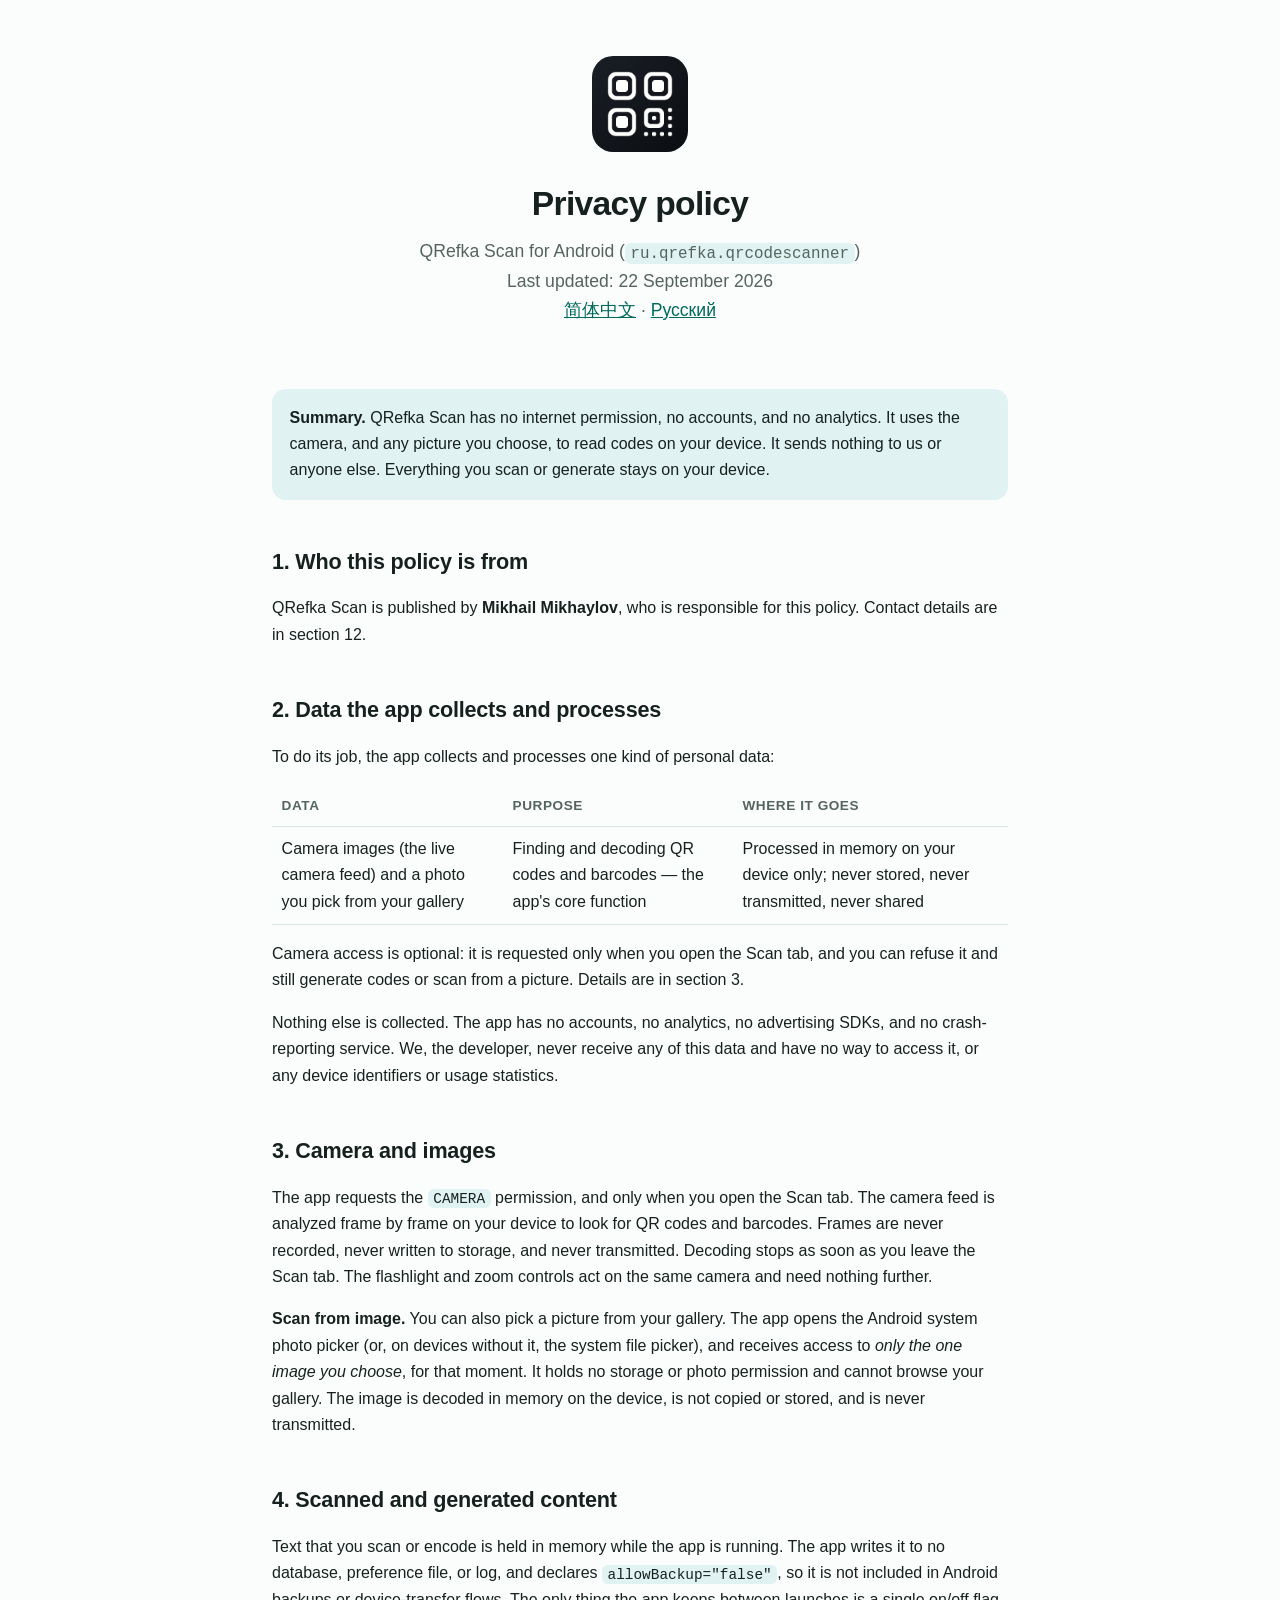
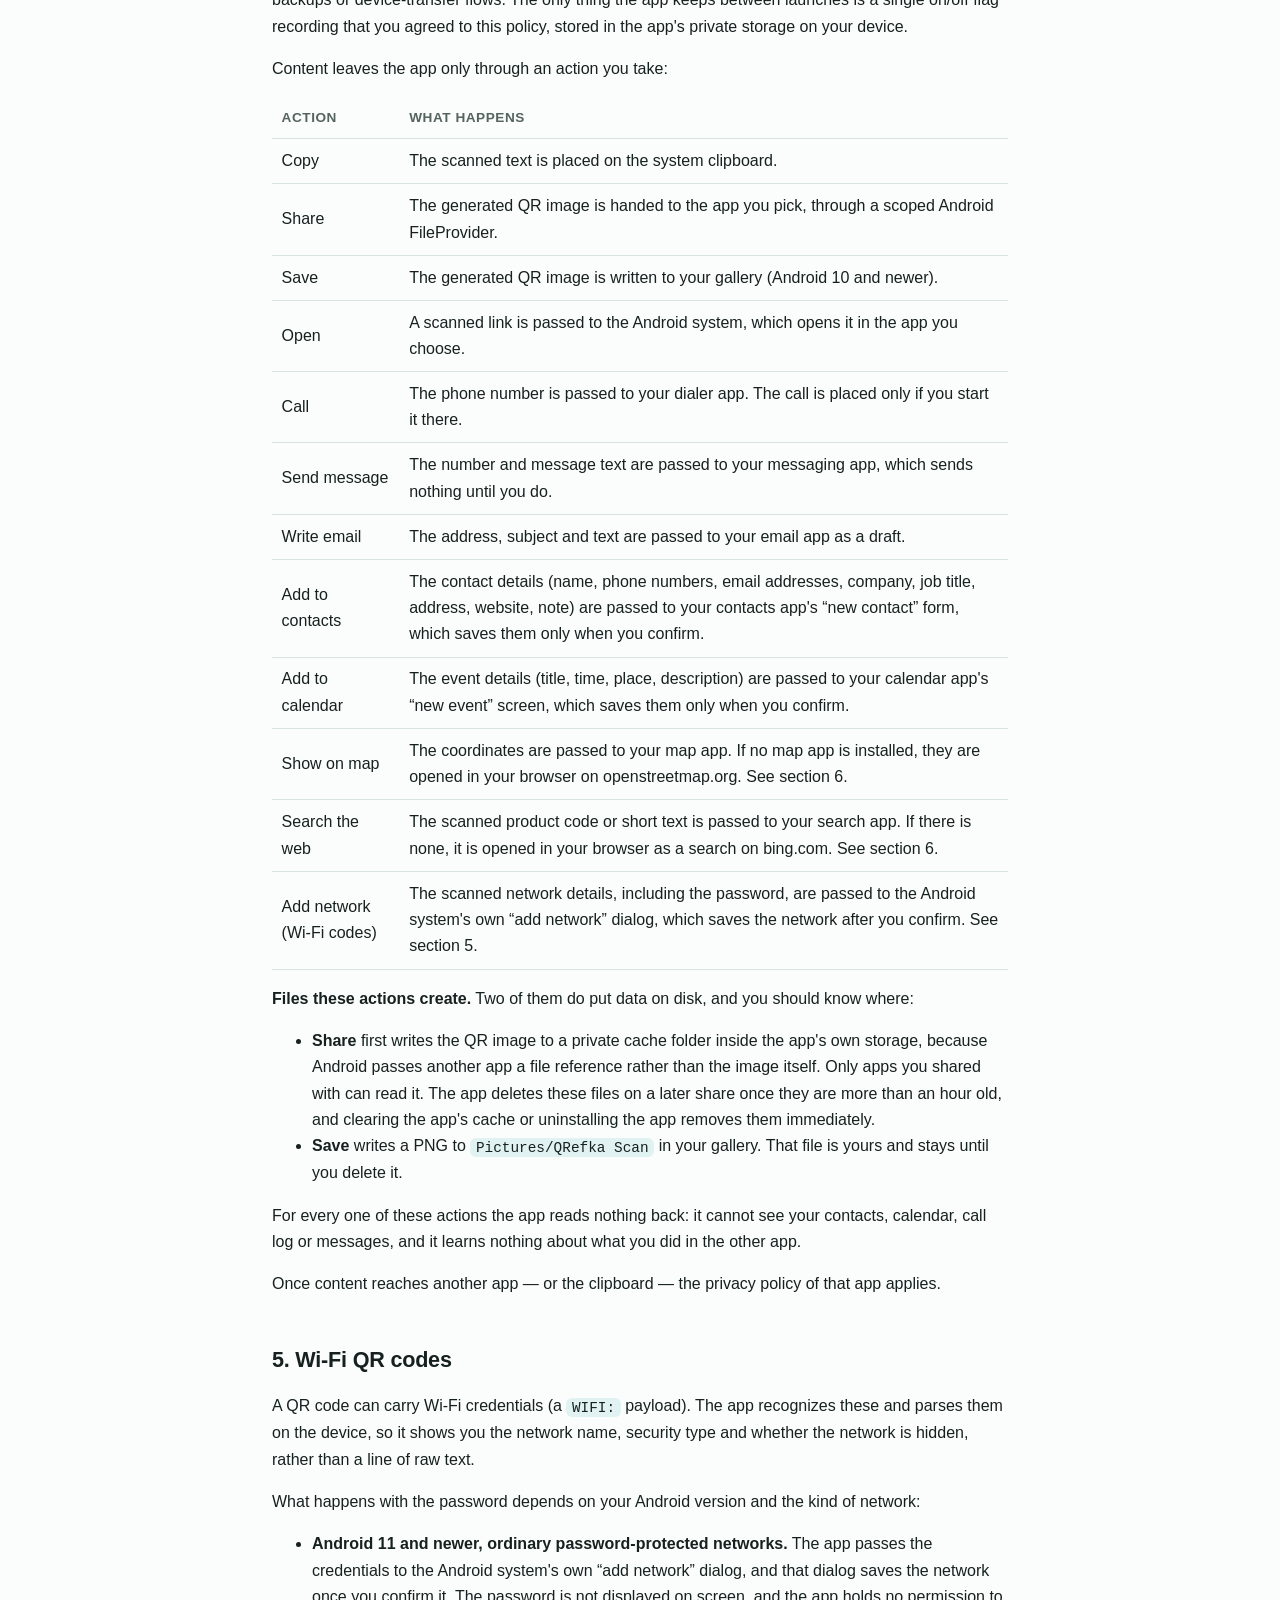
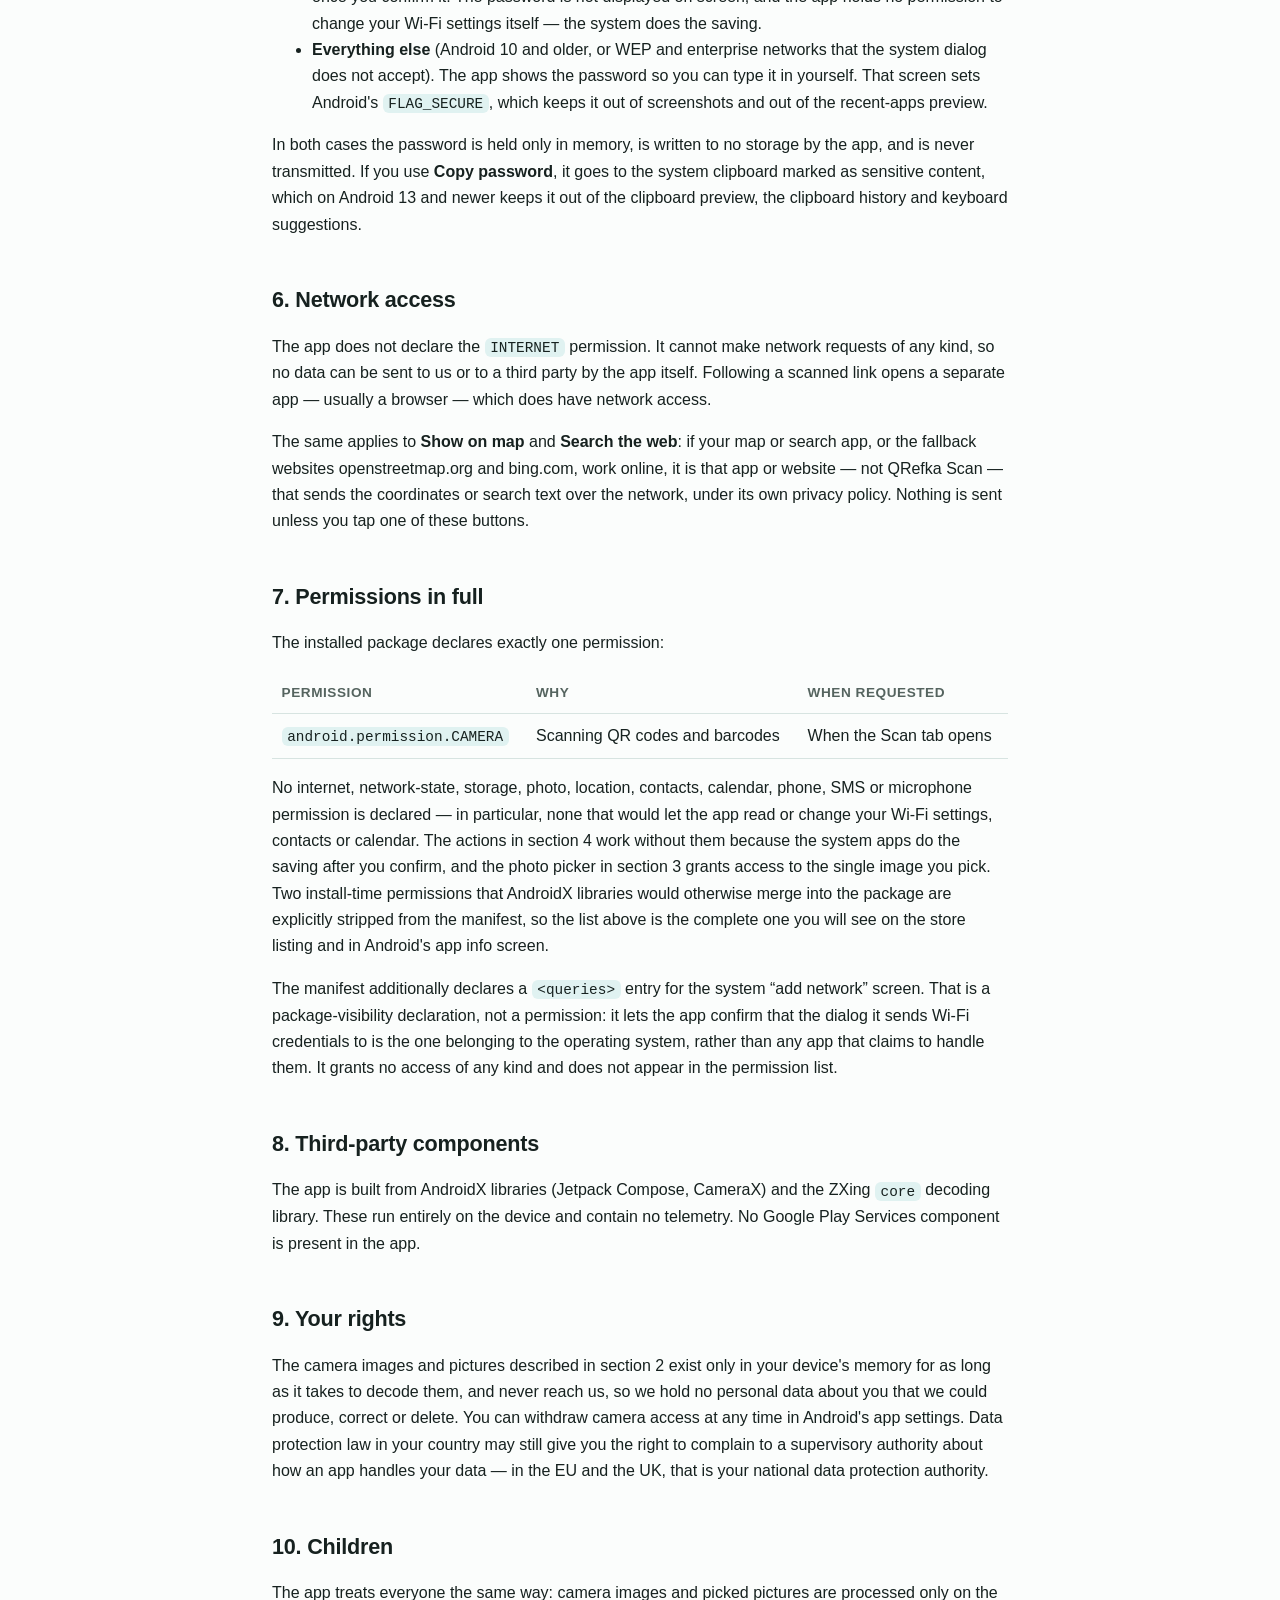
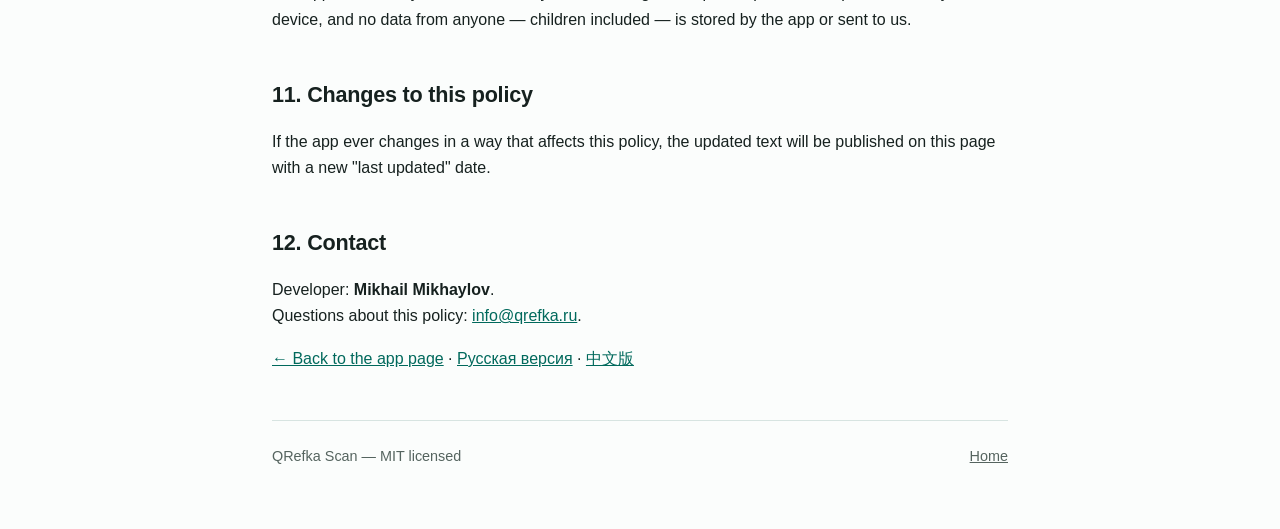
==== commit 9714d0b3: "Update" ====
--- a/docs/privacy.html
+++ b/docs/privacy.html
@@ -4,7 +4,7 @@
 <meta charset="utf-8">
 <meta name="viewport" content="width=device-width, initial-scale=1">
 <title>Privacy policy — QRefka Scan</title>
-<meta name="description" content="Privacy policy for the QRefka Scan Android app. The app collects no personal data and has no internet access.">
+<meta name="description" content="Privacy policy for the QRefka Scan Android app. The app uses the camera and images you pick to read codes on your device, and has no internet access.">
 <link rel="icon" href="assets/icon-216.png" type="image/png">
 <link rel="stylesheet" href="assets/style.css">
 </head>
@@ -15,20 +15,27 @@
   <h1>Privacy policy</h1>
   <p class="tagline">QRefka Scan for Android (<code>ru.qrefka.qrcodescanner</code>)</p>
   <p class="tagline">Last updated: 22 September 2026</p>
+  <p class="tagline"><a href="privacy.zh.html" lang="zh-CN">简体中文</a> · <a href="privacy.ru.html" lang="ru">Русский</a></p>
 </header>
 
 <main>
 
 <div class="note">
-  <p><strong>Summary.</strong> QRefka Scan has no internet permission, no accounts, and no analytics. It collects no personal data about you. Everything you scan or generate stays on your device.</p>
+  <p><strong>Summary.</strong> QRefka Scan has no internet permission, no accounts, and no analytics. It uses the camera, and any picture you choose, to read codes on your device. It sends nothing to us or anyone else. Everything you scan or generate stays on your device.</p>
 </div>
 
 <h2>1. Who this policy is from</h2>
-<p>QRefka Scan is published by <strong>Mikhaylov Mikhail</strong>, who is responsible for this
+<p>QRefka Scan is published by <strong>Mikhail Mikhaylov</strong>, who is responsible for this
 policy. Contact details are in section 12.</p>
 
-<h2>2. Data we collect</h2>
-<p>None. The app has no accounts, no analytics, no advertising SDKs, and no crash-reporting service. We do not collect, receive, or have any way to access personal data, device identifiers, or usage statistics.</p>
+<h2>2. Data the app collects and processes</h2>
+<p>To do its job, the app collects and processes one kind of personal data:</p>
+<table>
+  <tr><th>Data</th><th>Purpose</th><th>Where it goes</th></tr>
+  <tr><td>Camera images (the live camera feed) and a photo you pick from your gallery</td><td>Finding and decoding QR codes and barcodes — the app's core function</td><td>Processed in memory on your device only; never stored, never transmitted, never shared</td></tr>
+</table>
+<p>Camera access is optional: it is requested only when you open the Scan tab, and you can refuse it and still generate codes or scan from a picture. Details are in section 3.</p>
+<p>Nothing else is collected. The app has no accounts, no analytics, no advertising SDKs, and no crash-reporting service. We, the developer, never receive any of this data and have no way to access it, or any device identifiers or usage statistics.</p>
 
 <h2>3. Camera and images</h2>
 <p>The app requests the <code>CAMERA</code> permission, and only when you open the Scan tab. The camera feed is analyzed frame by frame on your device to look for QR codes and barcodes. Frames are never recorded, never written to storage, and never transmitted. Decoding stops as soon as you leave the Scan tab. The flashlight and zoom controls act on the same camera and need nothing further.</p>
@@ -39,7 +46,7 @@
 on the device, is not copied or stored, and is never transmitted.</p>
 
 <h2>4. Scanned and generated content</h2>
-<p>Text that you scan or encode is held in memory while the app is running. The app writes it to no database, preference file, or log, and declares <code>allowBackup="false"</code>, so it is not included in Android backups or device-transfer flows.</p>
+<p>Text that you scan or encode is held in memory while the app is running. The app writes it to no database, preference file, or log, and declares <code>allowBackup="false"</code>, so it is not included in Android backups or device-transfer flows. The only thing the app keeps between launches is a single on/off flag recording that you agreed to this policy, stored in the app's private storage on your device.</p>
 <p>Content leaves the app only through an action you take:</p>
 <table>
   <tr><th>Action</th><th>What happens</th></tr>
@@ -118,22 +125,25 @@
 <p>The app is built from AndroidX libraries (Jetpack Compose, CameraX) and the ZXing <code>core</code> decoding library. These run entirely on the device and contain no telemetry. No Google Play Services component is present in the app.</p>
 
 <h2>9. Your rights</h2>
-<p>Rights to access, correct, export, or erase personal data have no subject matter here: we
-hold no personal data about you, so there is nothing for us to produce or delete. Data
+<p>The camera images and pictures described in section 2 exist only in your device's memory for as
+long as it takes to decode them, and never reach us, so we hold no personal data about you that
+we could produce, correct or delete. You can withdraw camera access at any time in Android's
+app settings. Data
 protection law in your country may still give you the right to complain to a supervisory
 authority about how an app handles your data — in the EU and the UK, that is your national
 data protection authority.</p>
 
 <h2>10. Children</h2>
-<p>The app collects no data from anyone, and therefore collects no data from children, whatever age threshold applies where you live.</p>
+<p>The app treats everyone the same way: camera images and picked pictures are processed only on the device, and no data from anyone — children included — is stored by the app or sent to us.</p>
 
 <h2>11. Changes to this policy</h2>
 <p>If the app ever changes in a way that affects this policy, the updated text will be published on this page with a new "last updated" date.</p>
 
 <h2>12. Contact</h2>
-<p>Questions about this policy: <a href="mailto:info@qrefka.ru">info@qrefka.ru</a>.</p>
+<p>Developer: <strong>Mikhail Mikhaylov</strong>.<br>
+Questions about this policy: <a href="mailto:info@qrefka.ru">info@qrefka.ru</a>.</p>
 
-<p><a href="index.html">← Back to the app page</a> · <a href="privacy.ru.html">Русская версия</a></p>
+<p><a href="index.html">← Back to the app page</a> · <a href="privacy.ru.html">Русская версия</a> · <a href="privacy.zh.html">中文版</a></p>
 
 </main>
 
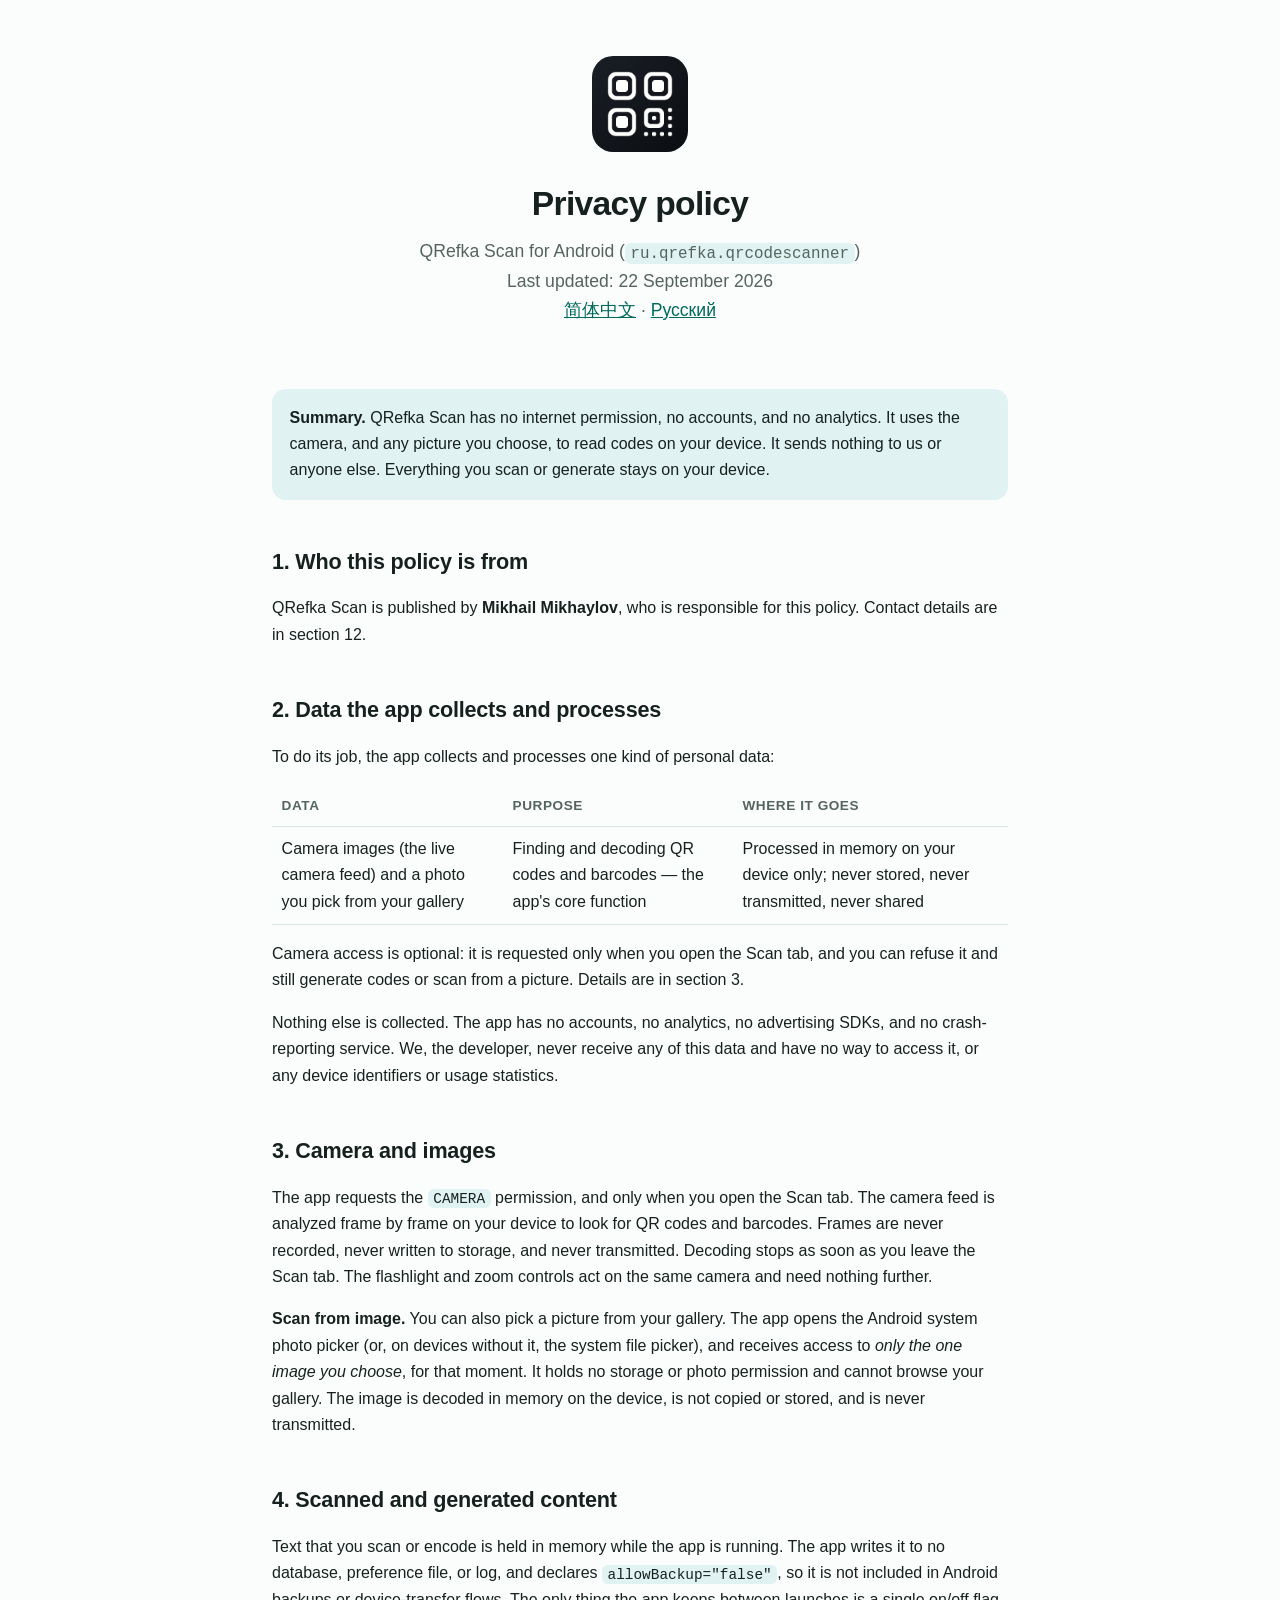
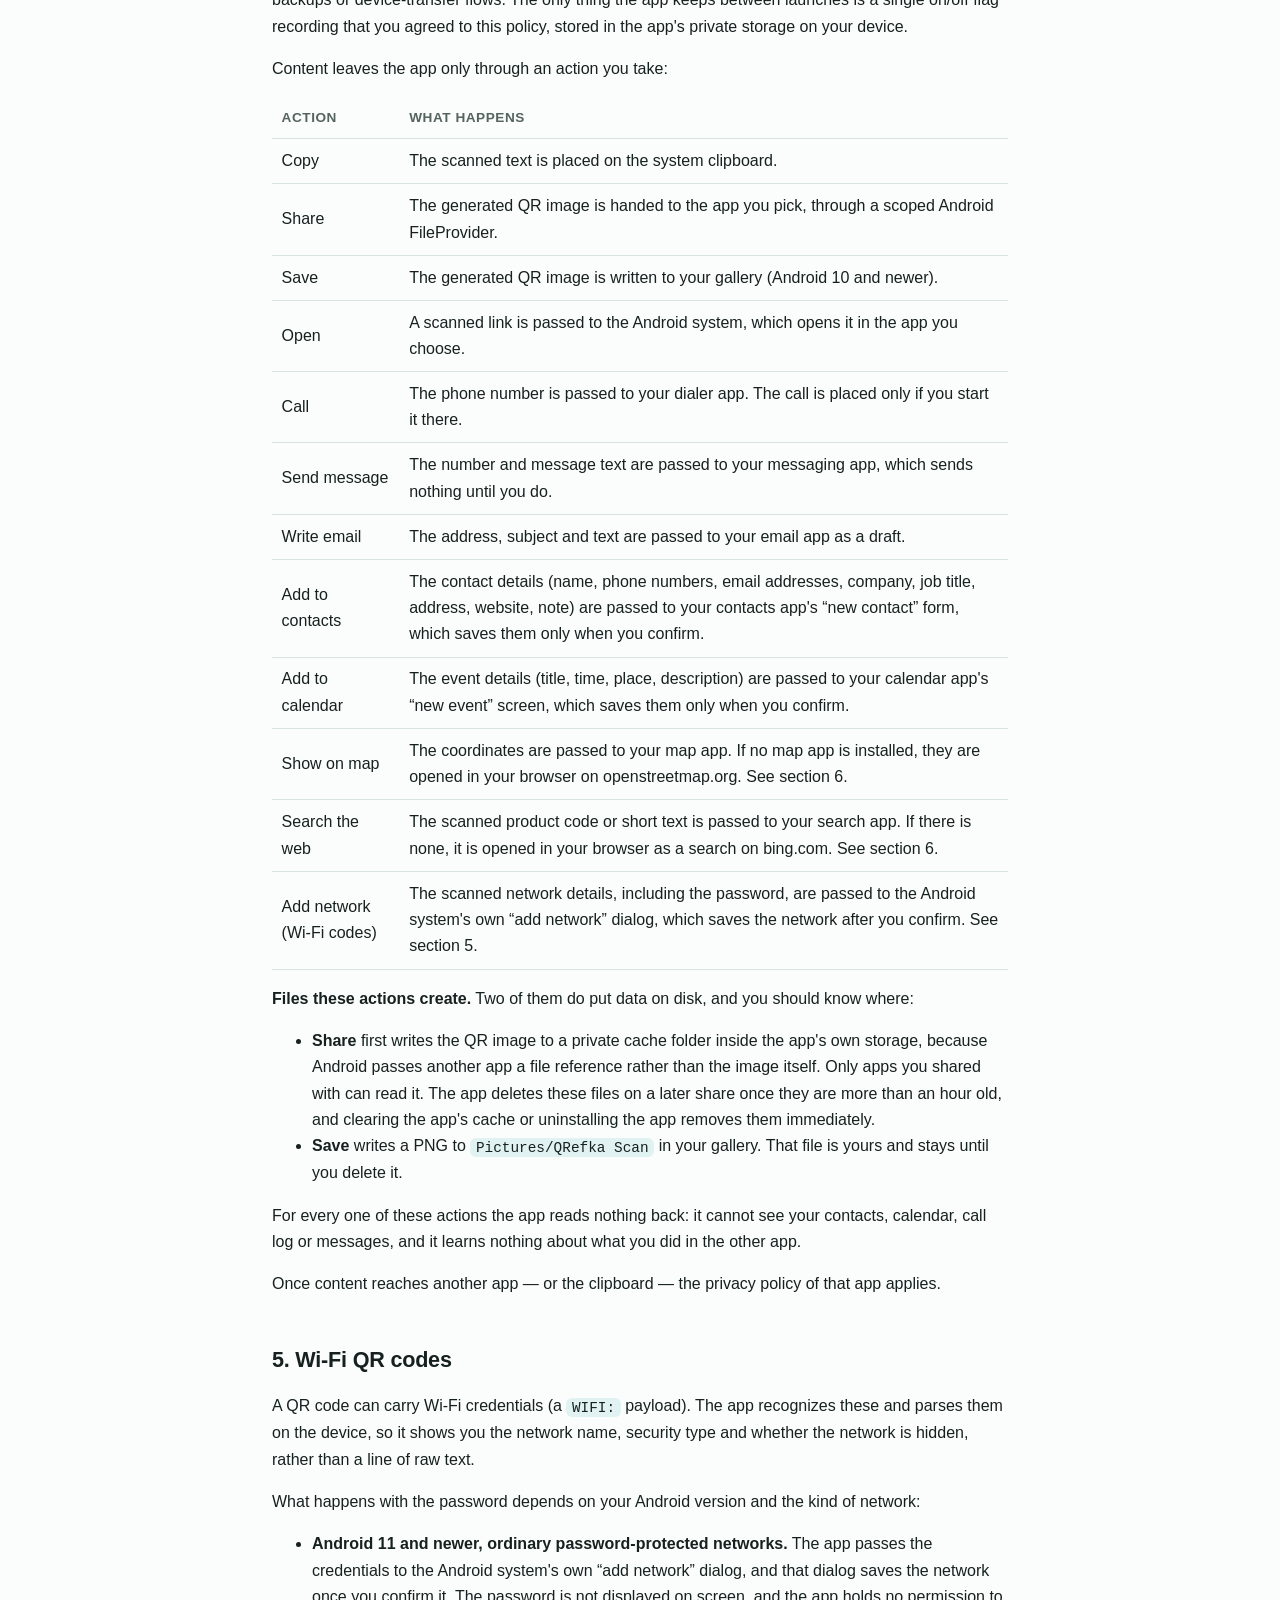
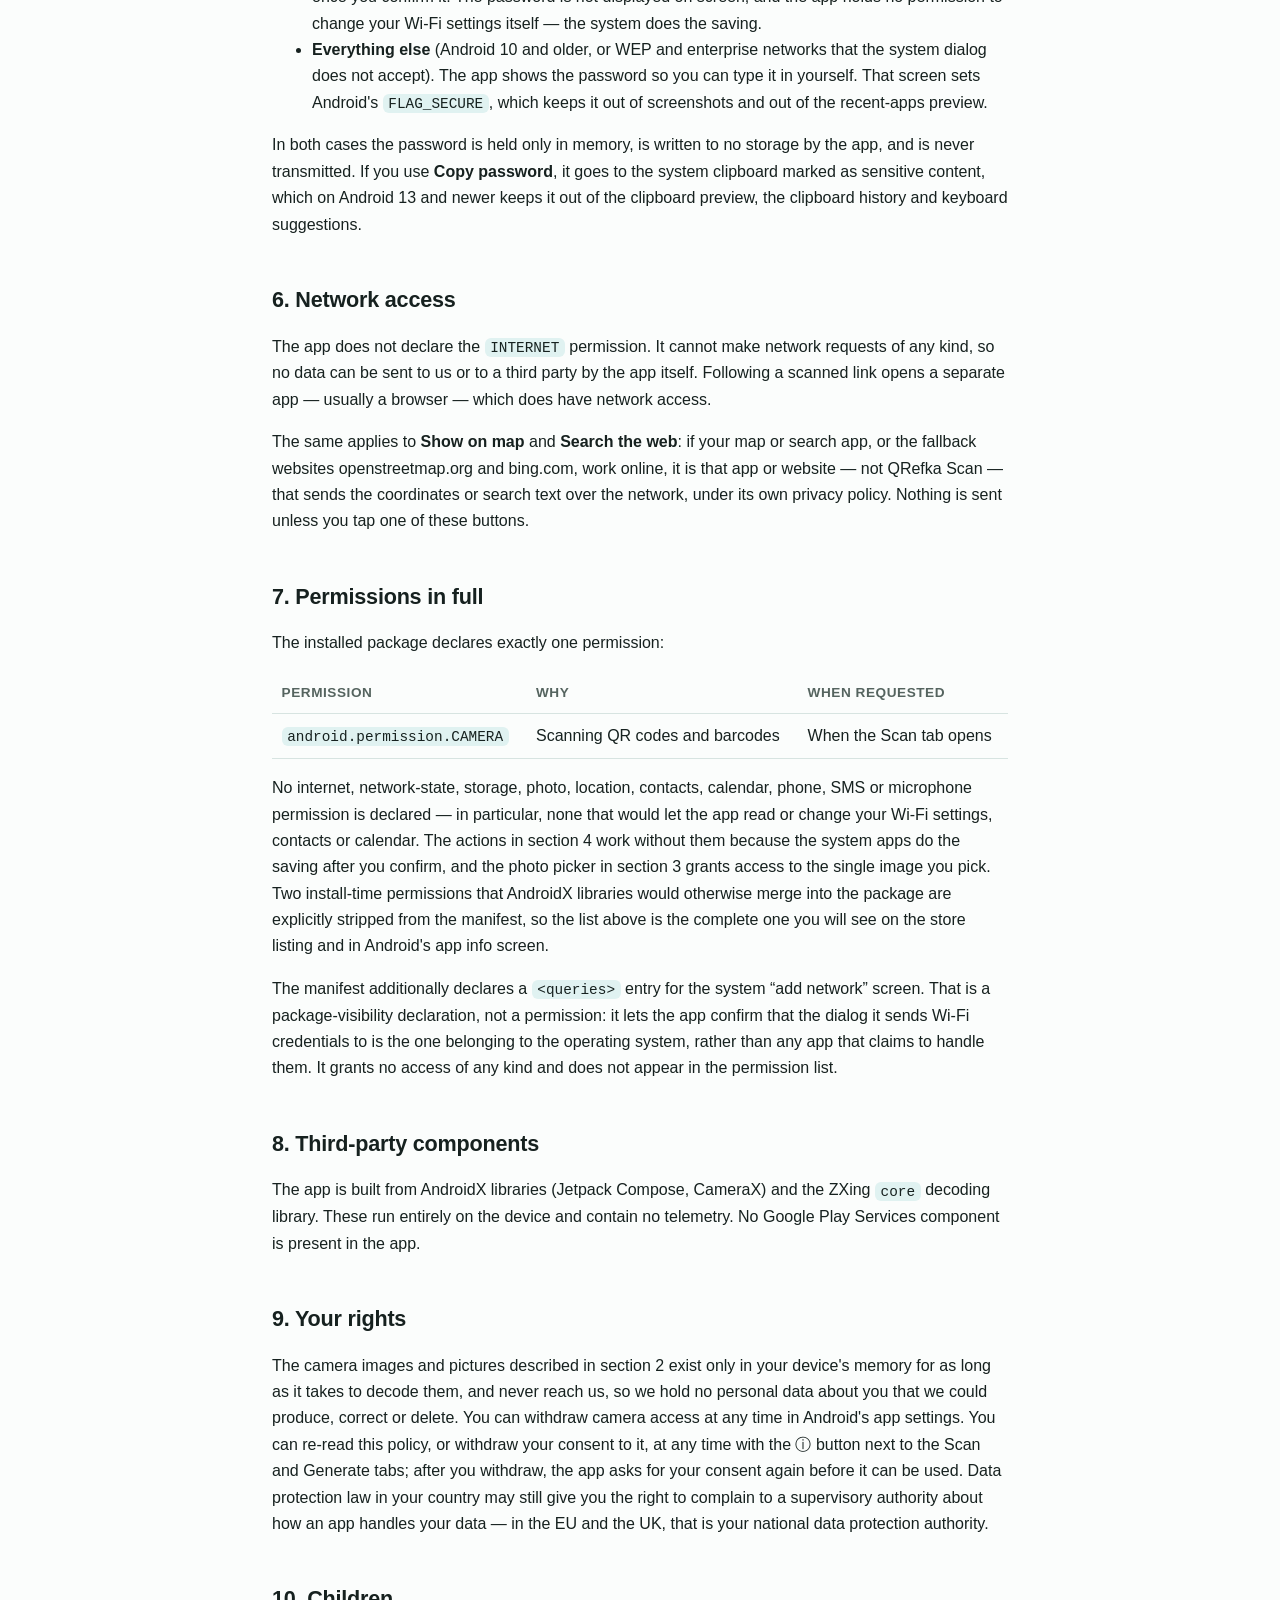
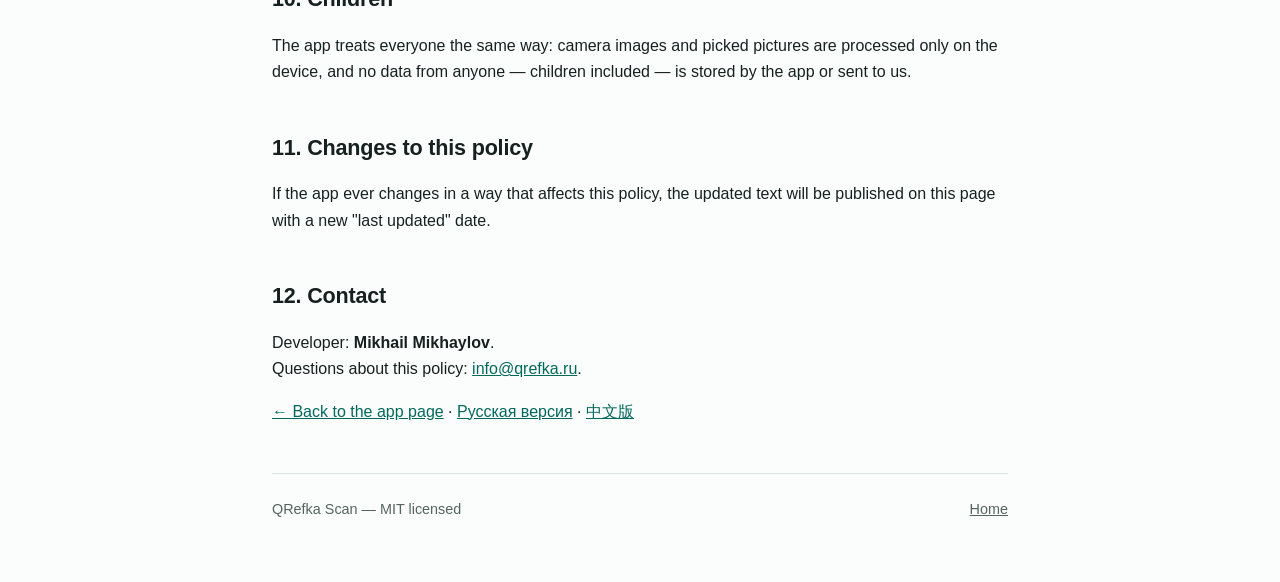
==== commit 974140a1: "Fix review" ====
--- a/docs/privacy.html
+++ b/docs/privacy.html
@@ -128,7 +128,9 @@
 <p>The camera images and pictures described in section 2 exist only in your device's memory for as
 long as it takes to decode them, and never reach us, so we hold no personal data about you that
 we could produce, correct or delete. You can withdraw camera access at any time in Android's
-app settings. Data
+app settings. You can re-read this policy, or withdraw your consent to it, at any time
+with the ⓘ button next to the Scan and Generate tabs; after you withdraw, the app asks for
+your consent again before it can be used. Data
 protection law in your country may still give you the right to complain to a supervisory
 authority about how an app handles your data — in the EU and the UK, that is your national
 data protection authority.</p>
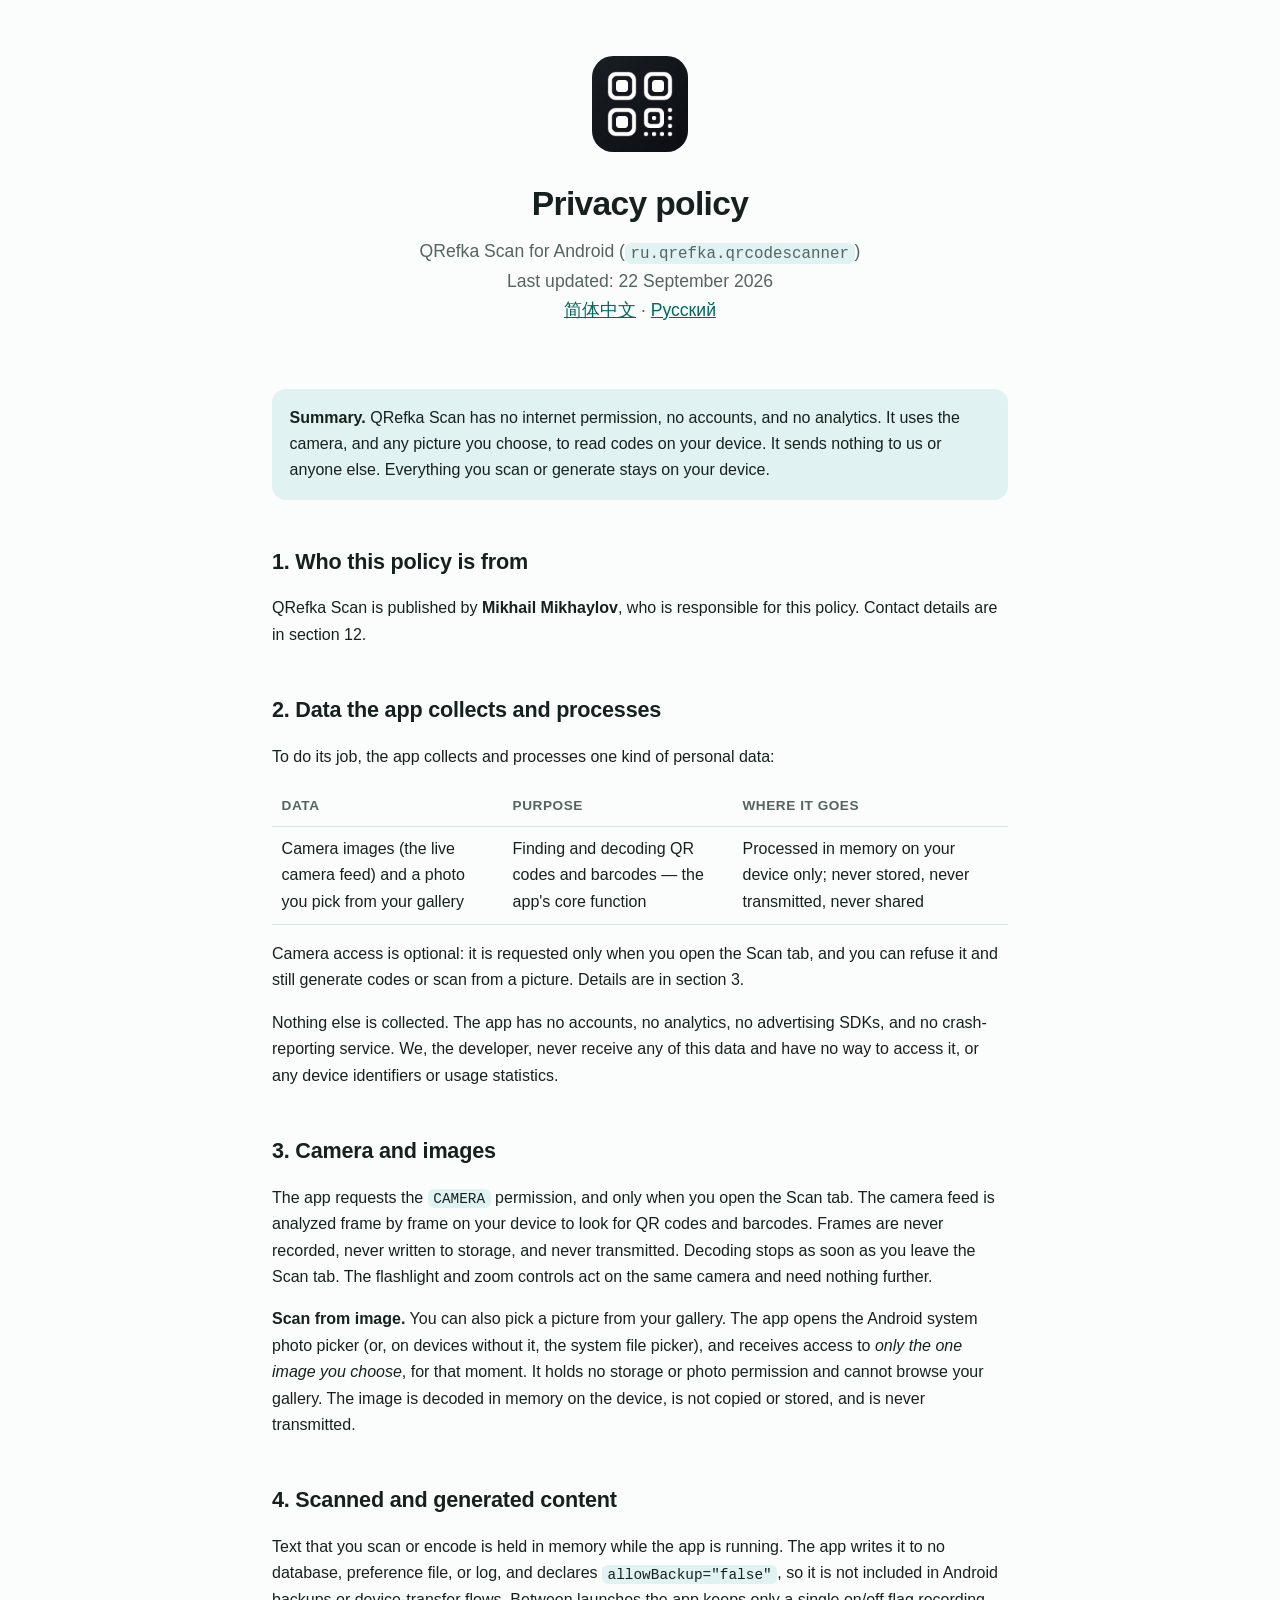
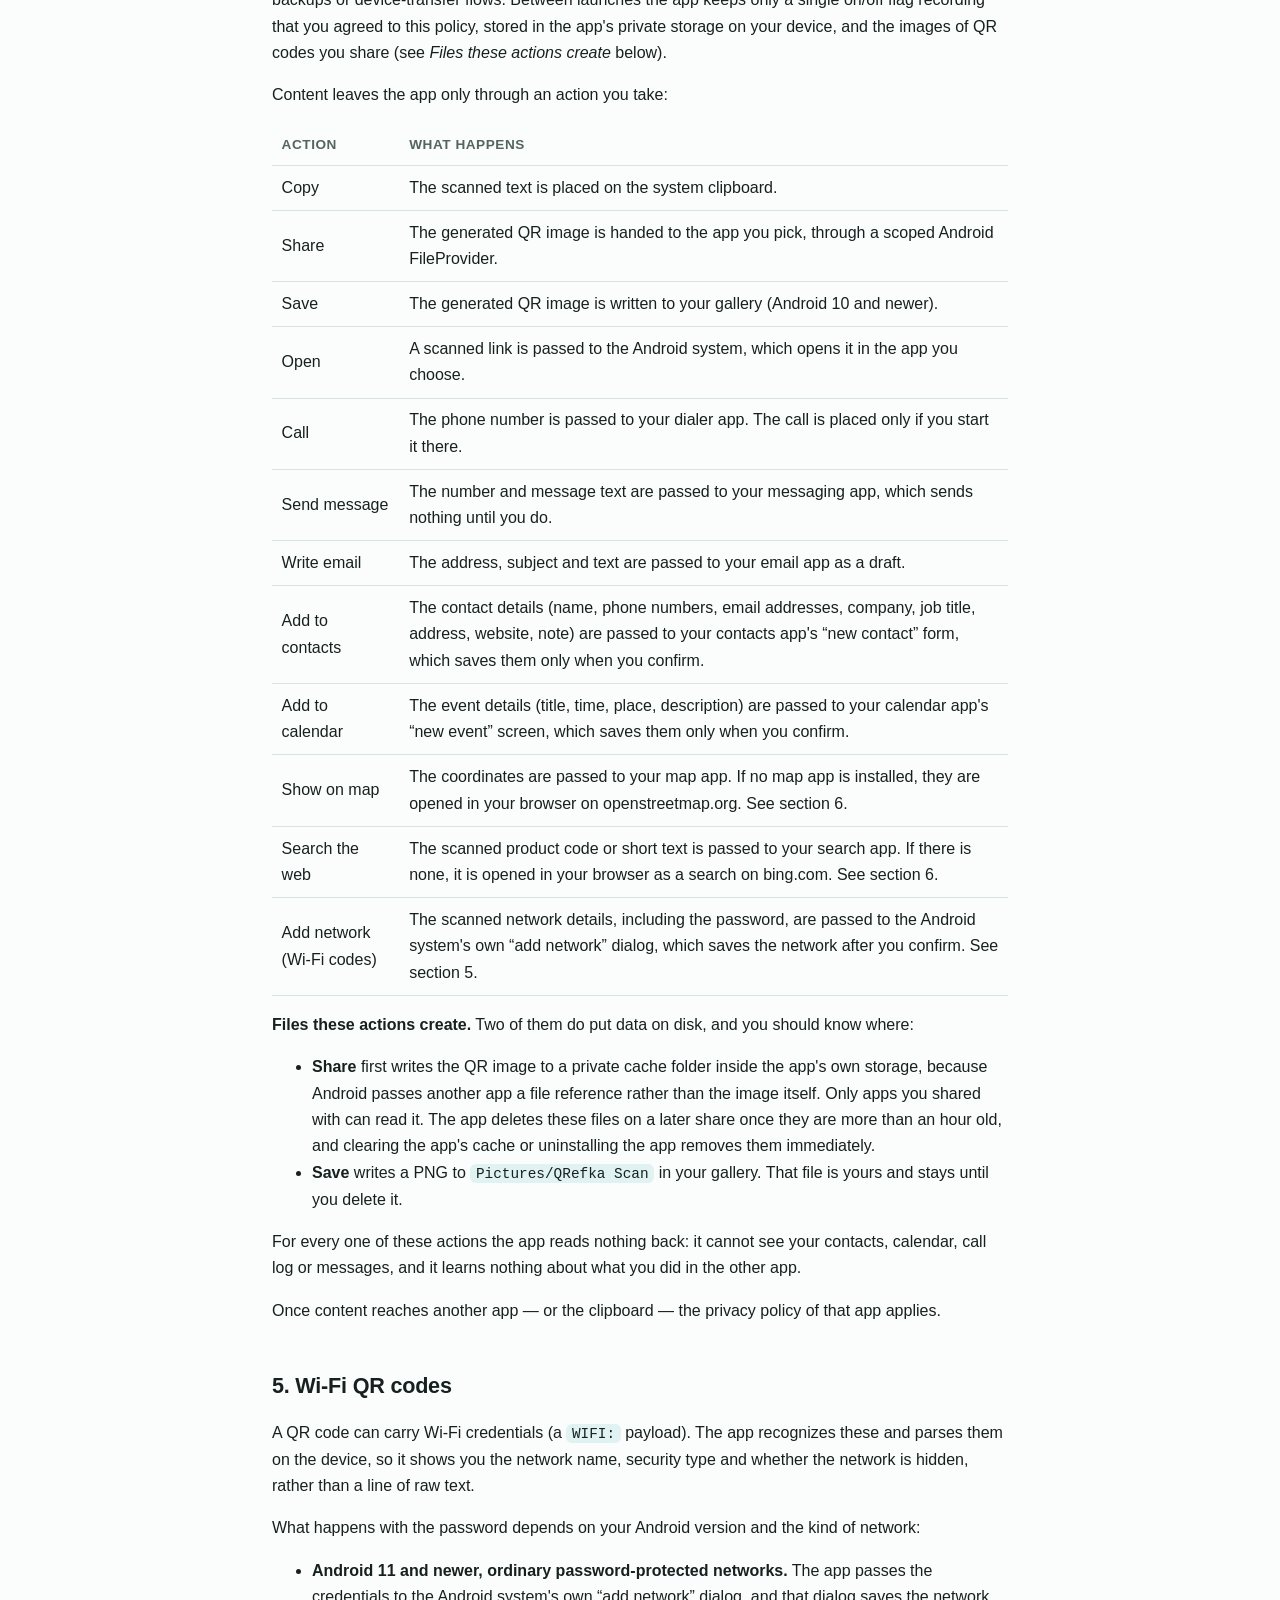
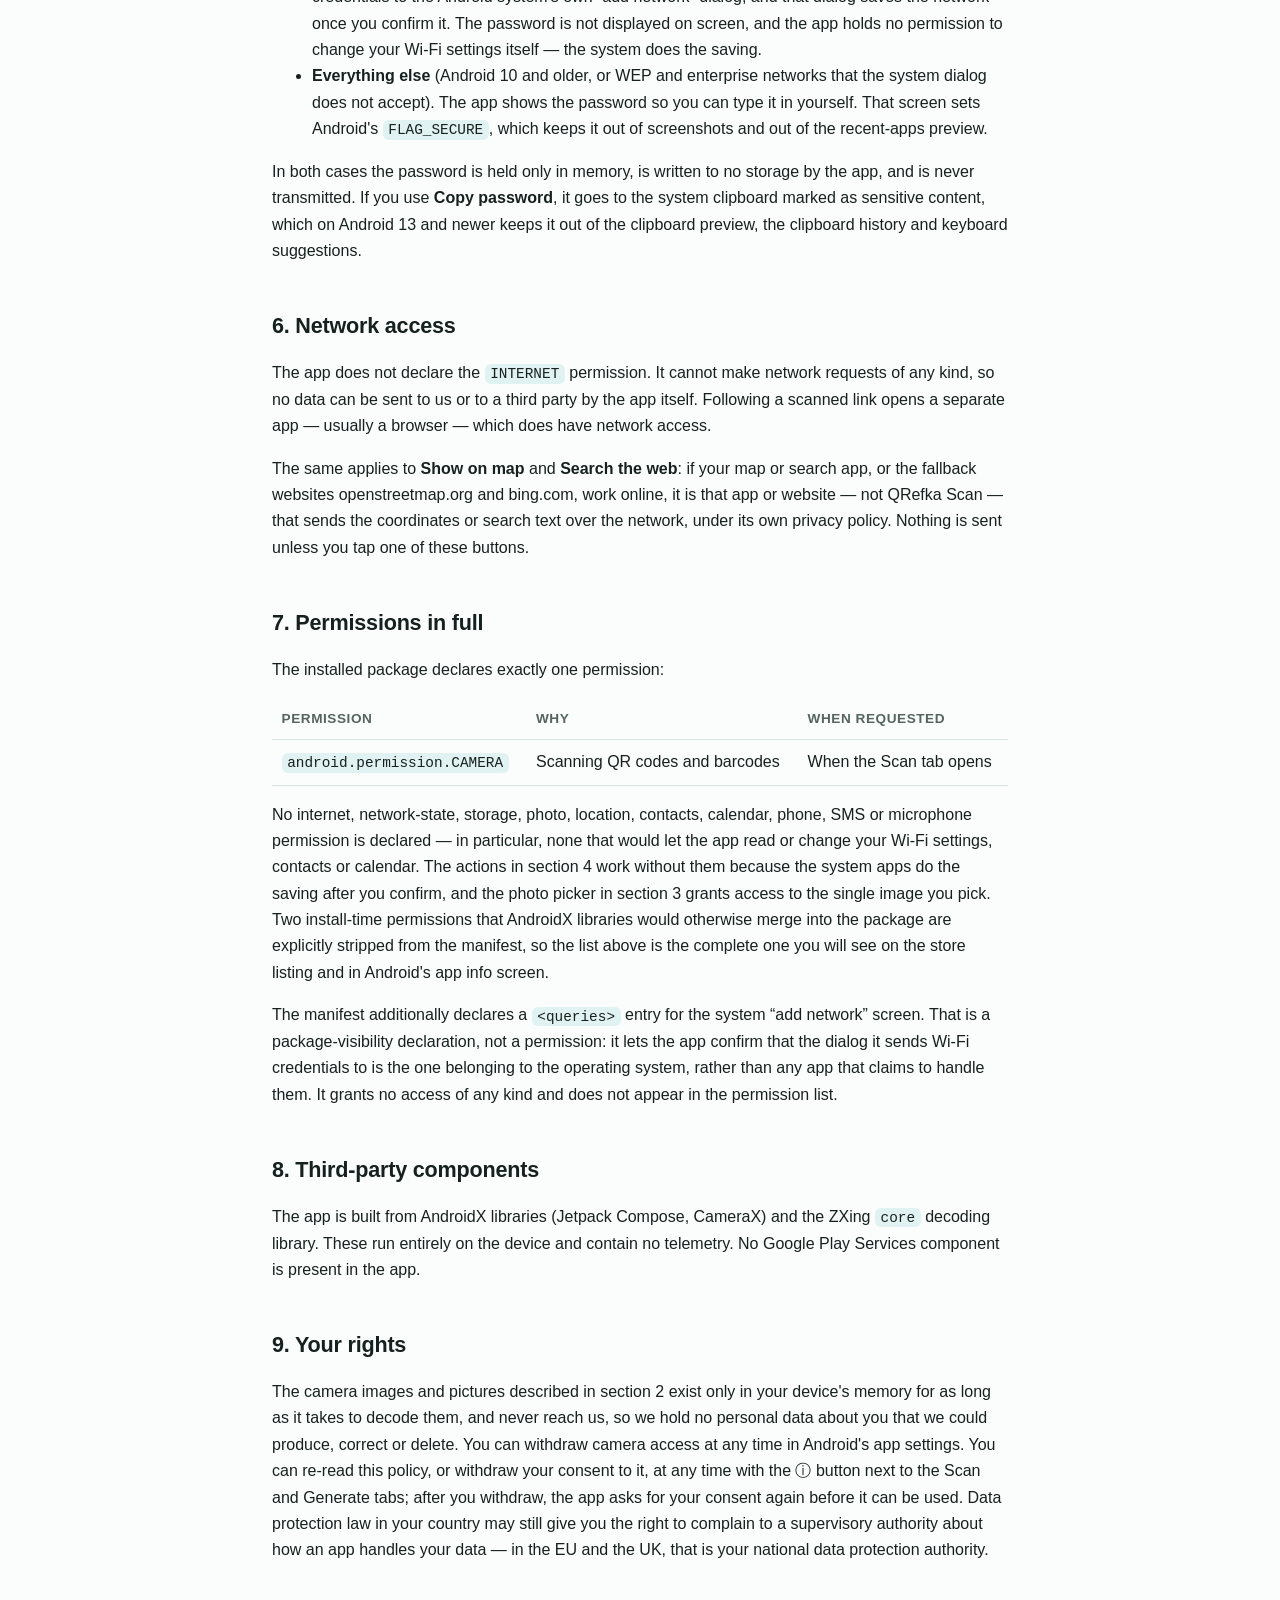
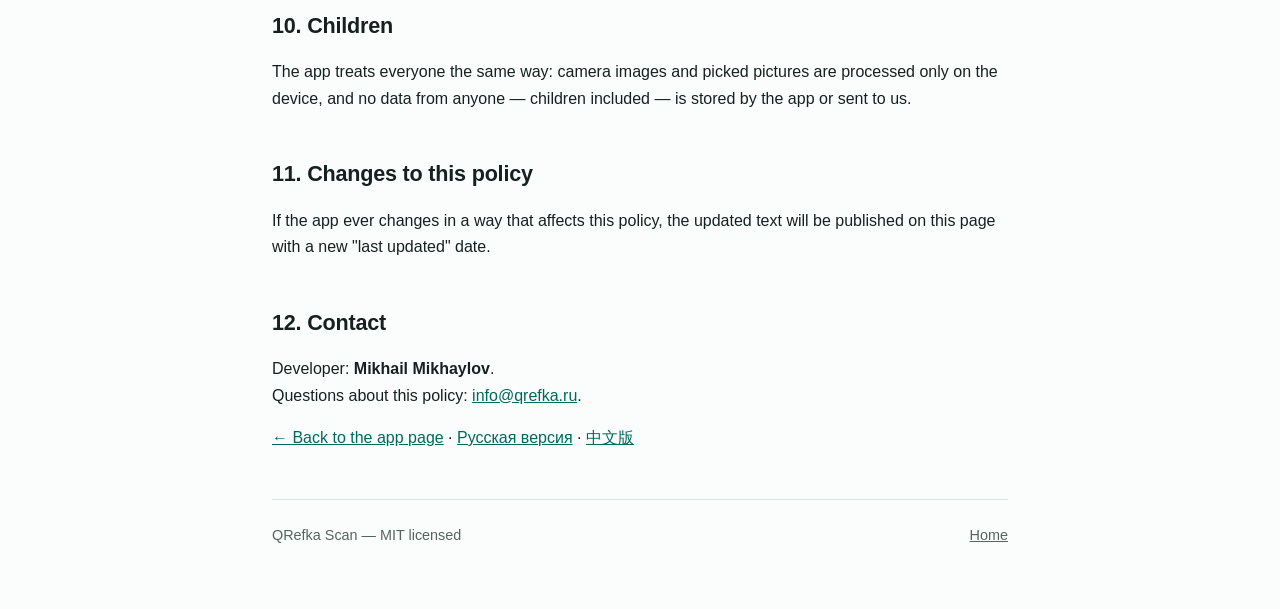
==== commit 8fdb7381: "Update" ====
--- a/docs/privacy.html
+++ b/docs/privacy.html
@@ -46,7 +46,7 @@
 on the device, is not copied or stored, and is never transmitted.</p>
 
 <h2>4. Scanned and generated content</h2>
-<p>Text that you scan or encode is held in memory while the app is running. The app writes it to no database, preference file, or log, and declares <code>allowBackup="false"</code>, so it is not included in Android backups or device-transfer flows. The only thing the app keeps between launches is a single on/off flag recording that you agreed to this policy, stored in the app's private storage on your device.</p>
+<p>Text that you scan or encode is held in memory while the app is running. The app writes it to no database, preference file, or log, and declares <code>allowBackup="false"</code>, so it is not included in Android backups or device-transfer flows. Between launches the app keeps only a single on/off flag recording that you agreed to this policy, stored in the app's private storage on your device, and the images of QR codes you share (see <em>Files these actions create</em> below).</p>
 <p>Content leaves the app only through an action you take:</p>
 <table>
   <tr><th>Action</th><th>What happens</th></tr>
